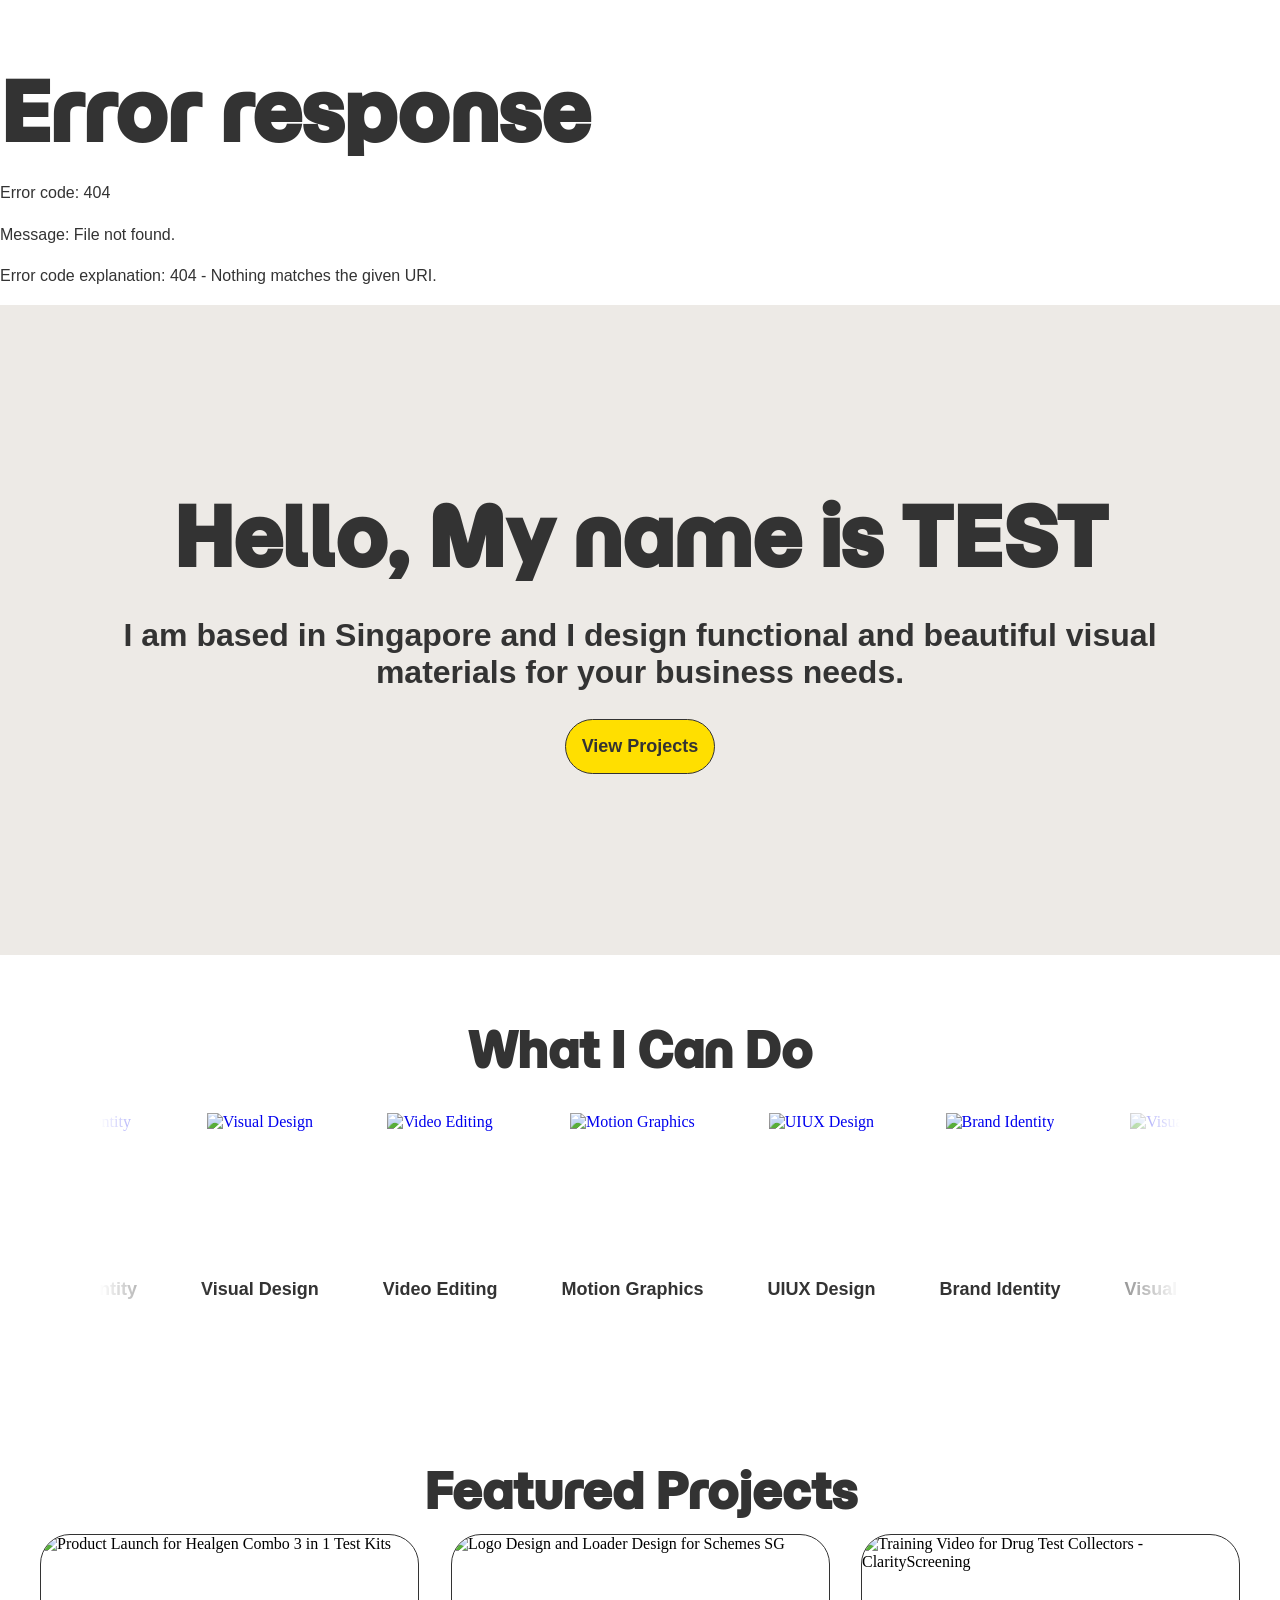
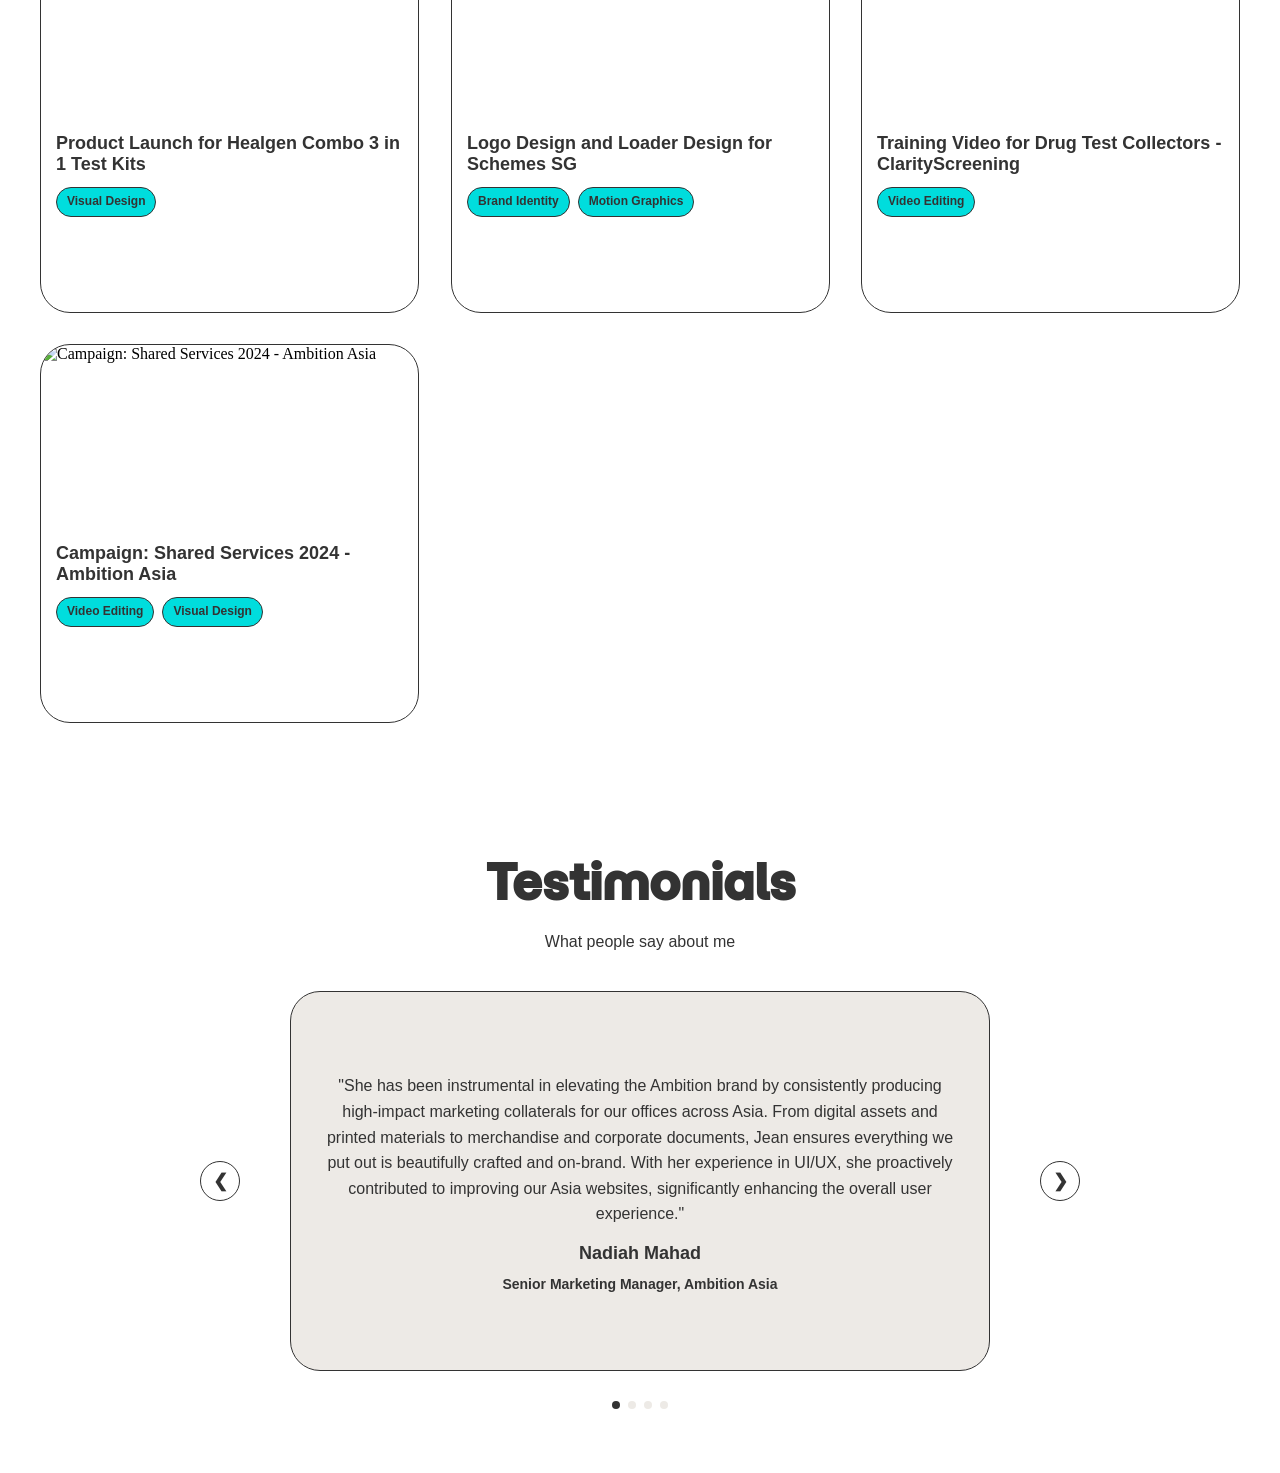
==== index.html @ ce8a50bc "update header text" ====
<!DOCTYPE html>
<html lang="en">
<head>
  <meta charset="UTF-8">
  <meta name="viewport" content="width=device-width, initial-scale=1.0">
  <link rel="icon" href="https://res.cloudinary.com/dkvnulmx9/image/upload/v1777386339/JG_Brand_Assets_Logo_bporus.svg" type="image/svg+xml">
  <title>Portfolio</title>
  <link rel="stylesheet" href="./css/header.css">
  <link rel="stylesheet" href="./css/base.css">
  <link rel="stylesheet" href="./css/tags.css">
  <link rel="preconnect" href="https://fonts.googleapis.com">
  <link rel="preconnect" href="https://fonts.gstatic.com" crossorigin>
  <link href="https://fonts.googleapis.com/css2?family=Momo+Trust+Display&display=swap" rel="stylesheet">
  <link href="https://fonts.googleapis.com/icon?family=Material+Icons" rel="stylesheet">
</head>

<body data-title="Jean Goh's Portfolio">
  <header id="header"></header>
  <!-- Hero Section -->
  <section id="hero">
    <div class="hero-content container center reveal">
      <h1>Hello, My name is TEST</h1>
      <h3>
          I am based in Singapore and I design functional and beautiful visual materials
          for your business needs.
      </h3>
      <a href="./projects.html" class="primary-btn">View Projects</a>
    </div>
  </section>

  <!-- Services Section -->
    <section id="what-i-can-do">
      <div class="container reveal">
        <div class="column center">
          <h2>What I Can Do</h2>
          <div class="carousel-wrapper">
            <div class="carousel" id="carousel">
              <a href="./projects.html?tag=brand-identity" class="icon">
                <img src="https://res.cloudinary.com/dkvnulmx9/image/upload/v1777833937/Icons_Brand_Identity_Design_qbepvi.svg" alt="Brand Identity">
                <h4>Brand Identity</h4>
              </a>
              <a href="./projects.html?tag=visual-design" class="icon">
                <img src="https://res.cloudinary.com/dkvnulmx9/image/upload/v1777386339/Icons_Digital_Design_icsdw9.svg" alt="Visual Design">
                <h4>Visual Design</h4>
              </a>
              <a href="./projects.html?tag=video-editing" class="icon">
                <img src="https://res.cloudinary.com/dkvnulmx9/image/upload/v1777386339/Icons_Video_Editing_jvcws8.svg" alt="Video Editing">
                <h4>Video Editing</h4>
              </a>
              <a href="./projects.html?tag=motion-graphics" class="icon">
                <img src="https://res.cloudinary.com/dkvnulmx9/image/upload/v1777386340/Icons_Motion_Graphics_hxi14z.gif" alt="Motion Graphics">
                <h4>Motion Graphics</h4>
              </a>
              <a href="./projects.html?tag=uiux-design" class="icon">
                <img src="https://res.cloudinary.com/dkvnulmx9/image/upload/v1777833937/Icons_UIUX_Design_maqvjc.svg" alt="UIUX Design">
                <h4>UIUX Design</h4>
              </a>
              <!-- Duplicate for infinite scroll -->
              <a href="./projects.html?tag=brand-identity" class="icon">
                <img src="https://res.cloudinary.com/dkvnulmx9/image/upload/v1777833937/Icons_Brand_Identity_Design_qbepvi.svg" alt="Brand Identity">
                <h4>Brand Identity</h4>
              </a>
              <a href="./projects.html?tag=visual-design" class="icon">
                <img src="https://res.cloudinary.com/dkvnulmx9/image/upload/v1777386339/Icons_Digital_Design_icsdw9.svg" alt="Visual Design">
                <h4>Visual Design</h4>
              </a>
              <a href="./projects.html?tag=video-editing" class="icon">
                <img src="https://res.cloudinary.com/dkvnulmx9/image/upload/v1777386339/Icons_Video_Editing_jvcws8.svg" alt="Video Editing">
                <h4>Video Editing</h4>
              </a>
              <a href="./projects.html?tag=motion-graphics" class="icon">
                <img src="https://res.cloudinary.com/dkvnulmx9/image/upload/v1777386340/Icons_Motion_Graphics_hxi14z.gif" alt="Motion Graphics">
                <h4>Motion Graphics</h4>
              </a>
              <a href="./projects.html?tag=uiux-design" class="icon">
                <img src="https://res.cloudinary.com/dkvnulmx9/image/upload/v1777833937/Icons_UIUX_Design_maqvjc.svg" alt="UIUX Design">
                <h4>UIUX Design</h4>
              </a>
            </div>
          </div>
        </div>
      </div>
    </section>


  <!-- Projects Section -->
  <section id="featured-projects" class="center column container reveal">
    <h2>Featured Projects</h2>
  <div class="left row column-layout" id="projectsGrid"></div>
</section>

  <!-- Testimonials -->
  <section id="testimonials" class="center reveal">
    <h2>Testimonials</h2>
    <p>What people say about me</p>
    <div class="container">
    <div class="testimonial-slider">

  <button class="primary-btn nav prev">&#10094;</button>

  <div class="viewport">
    <div class="track">
      <div class="slide">
        <div class="card">
          <p>"She has been instrumental in elevating the Ambition brand by consistently producing high-impact marketing collaterals for our offices across Asia. From digital assets and printed materials to merchandise and corporate documents, Jean ensures everything we put out is beautifully crafted and on-brand. With her experience in UI/UX, she proactively contributed to improving our Asia websites, significantly enhancing the overall user experience."</p>
          <h4>Nadiah Mahad</h4>
          <h5>Senior Marketing Manager, Ambition Asia</h5>
        </div>
      </div>

      <div class="slide">
        <div class="card">
          <p>“Her expertise in UI/UX significantly enhanced our company websites, improving user experience.   Jean is creative, reliable, and has a solution-oriented mindset. She excelled at collaborating with internal stakeholders and always came to work with a positive attitude. Her ability to manage multiple projects under tight deadlines made her an invaluable asset to the team.

Jean is a proactive, adaptable, and highly capable professional. I am confident that she will be an asset to any organization.”</p>
          <h4>Chris Aukland</h4>
          <h5>Group Managing Director, Ambition Asia</h5>
        </div>
      </div>

      <div class="slide">
        <div class="card">
          <p>“Would definitely recommend to others.”</p>
          <h4>Sam Wong</h4>
          <h5>UX Researcher</h5>
        </div>
      </div>

      <div class="slide">
        <div class="card">
          <p>“Would definitely recommend to others.”</p>
          <h4>Sam Wong</h4>
          <span>UX Researcher</span>
        </div>
      </div>
    </div>
  </div>

  <button class="primary-btn nav next">&#10095;</button>

</div>

<div class="dots"></div>
</div> 
  </section>
  <script src="./javascript/base.js"></script>
  <script src="./javascript/animation.js"></script>
  <script src="./javascript/carousel.js"></script>
  <script src="./javascript/header.js"></script>
  <script src="./javascript/testimonial.js"></script>
  <script src="./javascript/projects.js"></script>
  <script src="./javascript/tags.js"></script>
</body>
</html>
---- css/header.css ----
.site-header {
  position: fixed;
  top: 0;
  z-index: 3000;

  width: 100%;
  height: 60px;

  display: flex;
  justify-content: space-between;
  align-items: center;

  padding: 0 20px;

  background: var(--color-bg);
  backdrop-filter: blur(12px);
  -webkit-backdrop-filter: blur(12px);
}

.logo {
  display: flex;
  align-items: center;
  text-decoration: none;
}

.logo img {
  height: 40px; 
  width: auto;
}

.brand-name {
  margin-left: 10px; 
  font-size: 24px; 
  font-family: Momo Trust Display, sans-serif; 
  font-weight: bold; color: #333; 
  align-items: middle;
}

#mainNav {
  font-family: Inter, sans-serif;
  font-size: 16px;
  color: #333;
  display: flex;
  flex-direction: row;
  gap: 20px;
  align-items: center;
  transition: none;
}

#mainNav > a { 
  align-items: center; 
  text-decoration: none; 
  color: #333; 
}

.nav-links {
  display: flex;
  flex-direction: row;
  margin: 0;
  padding: 0;
  list-style: none;
  align-items: center;
}

.nav-items {
  list-style: none;
  height: 100%;
  display: flex;
}


.nav-item > a {
  color: #333;
  font-weight: 500;
  text-decoration: none;
  transition: color 0.2s ease;
  padding: 15px;
}

.nav-item > a:hover {
  color: #00DDDD;
}

.nav-link {
  display: inline-flex;
  align-items: center;
  gap: 4px; /* space between text and icon */
  text-decoration: none;
}

/* smooth animation */
.nav-link .material-icons {
  transition: transform 0.3s ease;
}

.nav-link:hover .material-icons {
  transform: rotate(180deg);
}


.dropdown-content a {
  font-family: Inter, sans-serif;
  font-size: 14px;
  font-weight: 400;
  text-decoration: none;
}

.hamburger {
  display: none;
  background: none;
  border: none;
  cursor: pointer;
  transition: none;
  animation: none;
  opacity: 1;
  border: none;
  box-shadow: none;
  transform: translateY(0px);
}

.dropdown {
  position: relative;
}

/* Hidden menu */
.dropdown-content {
  display: none;
  position: absolute;
  top: 100%;
  left: 0;
  background: white;
  min-width: 180px;
  box-shadow: 0 8px 16px rgba(0,0,0,0.1);
  border-radius: 8px;
  overflow: hidden;
  z-index: 1000;
  margin: 0;
  padding: 0;
  list-style: none;
  width: 100%;
}

/* Links inside dropdown */
.dropdown-content a {
  display: block;
  padding: 20px;
  color: #333;
}

.dropdown-content a:hover {
  background: #f5f5f5;
}

/* Show menu on hover */
.dropdown:hover .dropdown-content {
  display: block;
}


/* MOBILE DEFAULT (hidden menu) */
@media (max-width: 1024px) {

  /* =========================
     LAYERING FIX (IMPORTANT)
  ========================= */
  .site-header {
    position: sticky;
    top: 0;
    z-index: 3000;
    background: white;
    border-bottom: 1px solid rgba(0,0,0,0.06);
  }

  .hamburger {
    z-index: 4000;
    display: flex;
    align-items: center;
    justify-content: center;
    height: 40px;
  }

  #mainNav {
    z-index: 2000;
  }

  /* =========================
     HAMBURGER ICON
  ========================= */
  input[type="checkbox"] {
    width: 40px;
    height: 40px;
    opacity: 0;
    position: absolute;
  }

  .hamburger-icon {
    width: 40px;
    height: 4px;
    background: #333;
    position: relative;
    border-radius: 999px;
  }

  .hamburger-icon::before,
  .hamburger-icon::after {
    content: '';
    width: 40px;
    height: 4px;
    background: #333;
    position: absolute;
    transition: 0.3s ease;
    border-radius: 999px;
  }

  .hamburger-icon::before { top: -14px; }
  .hamburger-icon::after { top: 14px; }

  /* X animation */
  #toggle:checked ~ .hamburger-icon {
    background: transparent;
  }

  #toggle:checked ~ .hamburger-icon::before {
    transform: translateY(14px) rotate(45deg);
  }

  #toggle:checked ~ .hamburger-icon::after {
    transform: translateY(-14px) rotate(-45deg);
  }

  /* =========================
     FULL PAGE MENU OVERLAY
  ========================= */
  #mainNav {
    position: fixed;
    top: 60px;
    left: 0;
    width: 100%;
    height: calc(100vh - 60px);

    /* 🔥 TINT + BLUR */
    background: rgba(255, 255, 255, 0.92);
    backdrop-filter: blur(16px);
    -webkit-backdrop-filter: blur(16px);

    display: flex;
    flex-direction: column;
    align-items: flex-start;
    padding: 20px;

    opacity: 0;
    visibility: hidden;
    pointer-events: none;

    transition: opacity 0.3s ease, visibility 0.3s ease;
  }

  /* OPEN STATE */
  #mainNav.active {
    opacity: 1;
    visibility: visible;
    pointer-events: auto;
  }

  /* =========================
     NAV STRUCTURE
  ========================= */
  .nav-links {
    flex-direction: column;
    width: 100%;
    margin: 0;
    padding: 0;
  }

  .nav-item {
    width: 100%;
  }

  .nav-item > a {
    display: block;
    width: 100%;
    padding: 16px;
    font-size: 18px;
    color: #333;
    text-decoration: none;
  }

  .nav-item > a:hover {
    color: #333;
  }

  /* =========================
     DROPDOWN
  ========================= */
  #mainNav .dropdown {
    width: 100%;
  }

  #mainNav .dropdown-content {
    position: static;
    display: flex;
    flex-direction: column;
    width: 100%;
    box-shadow: none;
    background: transparent;
  }

  .dropdown-content a:hover {
    background: none;
  }

  .nav-link:hover .material-icons {
    transform: none;
  }

}
---- css/base.css ----
html, body { 
  margin: 0; 
  padding: 0; 
  overflow-x: hidden;
  overflow-y: visible;
}

*, *::before, *::after {
  box-sizing: border-box;
}

body {
  opacity: 0;
  transition: opacity 0.15s ease;
  padding-top: 60px;
}

body.loaded {
  opacity: 1;
}

body.fade-out {
  opacity: 0;
}


/*Global Styles*/
:root {
  --space-1: 4px;
  --space-2: 8px;
  --space-3: 12px;
  --space-4: 16px;
  --space-5: 24px;
  --space-6: 32px;
  --space-7: 48px;
  --space-8: 64px;

  --color-text: #333;
  --color-bg: #ffffff;
  --color-surface: #edeae6;
  --color-primary: #00DDDD;
  --color-accent: #FFDF00;
  --color-border: #333;

  --font-body: Inter, sans-serif;
  --font-display: "Momo Trust Display", sans-serif;

  --text-xs: 0.75rem;
  --text-sm: 0.875rem;
  --text-base: 1rem;
  --text-md: 1.125rem;
  --text-lg: 1.5rem;
  --text-xl: 2rem;
  --text-2xl: 3rem;
  --text-3xl: 5rem;
}

/* Reusable Modules */
.container {
  max-width: 1200px;
  width: 90%;
  margin: 0px auto;
}

.column {
  display: flex;
  flex-direction: column;
}

.row {
  display: flex;
  flex-direction: row;
}

.center {
  align-items: center;
  justify-content: center;
  text-align: center;
}

.align-center{
 align-items: center; 
}

.left {
  align-items: flex-start;
  justify-content: flex-start;
  text-align: left;
}

.column-layout {
  display: flex;
  gap: var(--space-6);
}

img {
  max-width: 100%;
  height: auto;
  object-fit: cover;
}

.shadow {
  box-shadow: 0 0 12px rgba(0, 0, 0, 0.1);
}

/* Animation */

.reveal > * {
  opacity: 0;
  transform: translateY(30px);
  transition: opacity 1.5s ease, transform 1.5s ease;
}

.reveal.show > * {
  opacity: 1;
  transform: translateY(0);
}

/* Typography */
h1, h2, h3, h4, h5{
  margin-bottom: var(--space-3);
  margin-top: 0;
  padding: 0;
}

h1 {
  font-family: var(--font-display);
  font-size: var(--text-3xl);
  font-weight: bold;
  color: var(--color-text);
}

h2 {
  font-family: var(--font-display);
  font-size: var(--text-2xl);
  font-weight: 600;
  color: var(--color-text);
}

h3 {
  font-family: var(--font-body);
  font-size: var(--text-xl);
  color: var(--color-text);
}

h4 {
  font-family: var(--font-body);
  font-size: var(--text-md);
  color: var(--color-text);
}

h5 {
  font-family: var(--font-body);
  font-size: var(--text-sm);
  color: var(--color-text);
}
 

p {
  font-family: var(--font-body);
  font-size: var(--text-base);
  color: var(--color-text);
  line-height: 1.6;
}


/* Specific Styles */

#hero {
  background:var(--color-surface); 
  min-height:650px; 
  display:flex; 
  align-items:center; 
  justify-content:center; 
  text-align:center;
}

.hero-content {
  display: flex;
  flex-direction: column;
  gap: var(--space-4);
  align-items: center;
}

#breadcrumbs {
  padding-block: var(--space-3);
}

#breadcrumbs nav {
  display: flex;
  align-items: center;   /* important */
  gap: var(--space-2);
  font-family: var(--font-body);
  font-size: var(--text-sm);
}

#breadcrumbs nav a{
  font-family: var(--font-body);
  font-size: var(--text-sm);
  font-weight: 600;
  color: var(--color-text);
  text-decoration: none;
}

#breadcrumbs nav a:hover {
  color: var(--color-primary);
}

#breadcrumbs .material-icons {
  font-size: var(--text-sm);
  color: var(--color-text);
  transition: none;
}

section { 
  padding-block: var(--space-8);
}

#projects h2 {
  text-align: left;
}


hr {
  border: none;
  height: 3px;
  background-color: var(--color-border);
  margin: 20px 0;
}

.primary-btn {
  display: inline-block;
  background-color: var(--color-accent);  /* yellow color */
  color: var(--color-text);               /* text color */
  padding: var(--space-4) var(--space-4);         /* space inside */
  border: 1px solid var(--color-text);     /* add border */
  border-radius: 80px;         /* rounded corners */
  cursor: pointer;            /* pointer on hover */
  font-family: var(--font-body);
  font-size: 18px;
  font-weight: 600;
  transition: transform 0.3s ease;  /* smooth hover effect */
  text-decoration: none;
}

.primary-btn:hover {
  background-color: var(--color-primary); /* darker on hover */
  transform: scale(1.1);
  box-shadow: 4px 6px 0px var(--color-border);
}

.carousel-wrapper {
  max-width: 1080px;  
  min-width: 0;        /* visible area */
  width: 100%;
  height: auto;
  overflow: hidden;
  margin: 0 auto;
    -webkit-mask-image: linear-gradient(to right, transparent, black 10%, black 90%, transparent);
  -webkit-mask-repeat: no-repeat;
  -webkit-mask-size: 100% 100%;
  mask-image: linear-gradient(to right, transparent, black 10%, black 90%, transparent);
  mask-repeat: no-repeat;
  mask-size: 100% 100%;
}

.carousel {
  display: flex;
  margin: 20px 0;
  gap: var(--space-8);
  /* We'll animate using JS */
}

.icon {
  flex: 0 0 auto; /* don't shrink, don't grow, width based on content */
  display: flex;
  flex-direction: column;
  align-items: center;
  gap: var(--space-4);
  transition: transform 0.3s ease;
  text-decoration: none;
}

.icon img {
  height: 150px;
  width: auto;
  display: block;
  object-fit: contain;
}

.icon:hover {
  transform: scale(1.1);
  cursor: pointer;
}

#featured-projects{
  width: 100%;
  display: flex;
  justify-content: flex-start;
}

#projectsGrid {
  display: grid;
  grid-template-columns: repeat(3, 1fr);
  gap: var(--space-6);
}

.project-link {
  opacity: 1;
  transform: translateY(0);
  transition: opacity 0.35s ease, transform 0.35s ease;
  will-change: opacity, transform;
  display: block; /* important */
}

.project-link.is-hidden {
  opacity: 0;
  transform: translateY(12px);
  pointer-events: none;
  position: relative; /* keeps grid stable */
}

.project-link.is-ready {
  opacity: 0;
  transform: translateY(12px);
}

.project-link.is-visible {
  opacity: 1;
  transform: translateY(0);
}

.project-card-column .tag-pill:hover {
  transform: none;
  box-shadow: none;
}

.project-card-column {
  aspect-ratio: 4 / 4;
  background-color: var(--color-bg);
  border: var(--color-border) solid 1px;
  overflow: hidden;
  border-radius: 30px;
  cursor: pointer;
  transition: all 0.3s ease;
  width: 100%;
}


.project-card-column:hover {
  transform: scale(1.05);
  box-shadow: 4px 6px 0px var(--color-border);
}

.project-thumbnails {
  display: flex;
  overflow: hidden;
  aspect-ratio: 4 / 2;
  width: 100%;
  height: auto;
}

.project-thumbnails img {
  width: 100%;
}

.project-link {
  flex: 1;                /* equal width columns */
  text-decoration: none;
  color: inherit;
  display: block; /* makes entire area clickable */
}

.project-info {
  padding:10px 15px;
}

.project-main-image .img-wrapper {
  width: 100%;
  height: 100%;
  overflow: hidden;
  border-radius: 20px;
  transition: transform 0.3s ease;
}

.project-main-image img {
  width: 100%;
  height: 100%;
  object-fit: cover;
}

.project-main-image .img-wrapper:hover {
  transform: scale(1.01);
}

.img-wrapper img {
  width: 100%;
  height: 100%;
  object-fit: cover;
  display: block;
}

.img-wrapper-full {
  border-radius: 20px;
  height: 100%;
  overflow: hidden;
}

.img-wrapper-full img {
  width: 100%;
  height: auto;
  object-fit: cover;
  display: block;
}


/* Slideshow */
.testimonial-slider {
  position: relative;
  max-width: 900px;
  width: 100%;
  margin: auto;
}

/* FADE LEFT */
.testimonial-slider::before,
.testimonial-slider::after {
  content: "";
  position: absolute;
  top: 0;
  width: 60px;
  height: 100%;
  z-index: 5;
  pointer-events: none;
}

/* LEFT fade */
.testimonial-slider::before {
  left: 0;
  background: linear-gradient(to right, white 60%, transparent);
}

/* RIGHT fade */
.testimonial-slider::after {
  right: 0;
  background: linear-gradient(to left, white 60%, transparent);
}

.viewport {
  overflow: hidden;
  position: relative;
}

.track {
  display: flex;
  transition: transform 0.5s ease;
  touch-action: pan-y;
}

.slide {
  flex: 0 0 100%;
  display: flex;
  align-items: center;
  justify-content: center;
  

  min-height: 420px;   /* 👈 controls overall height */
  padding: 20px;
  box-sizing: border-box;
}

/* CARD */
.card {
  width: min(700px, 90%);
  height: 100%;              /* 👈 key */
  max-height: 500px;         /* optional safety cap */

  box-sizing: border-box;

  padding: var(--space-6);

  display: flex;
  flex-direction: column;
  justify-content: center;   /* keeps content centered */

  background-color: var(--color-surface);
  border: 1px solid var(--color-border);
  border-radius: 30px;
}

/* NAV */
.testimonial-slider .nav {
  position: absolute;
  top: 50%;
  transform: translateY(-50%);

  width: 40px;
  height: 40px;

  display: flex;              /* 👈 required */
  align-items: center;
  justify-content: center;

  padding: 0;                 /* 👈 remove shift */
  background: var(--color-bg);
  color: var(--color-text);
  border: 1px solid var(--color-border);

  border-radius: 50%;
  cursor: pointer;
  z-index: 10;
}

.prev { left: 10px; }
.next { right: 10px; }

/* DOTS */
.dots {
  display: flex;
  justify-content: center;
  gap: var(--space-2);
  margin-top: 10px;
}

.dot {
  all: unset;
  width: 8px;
  height: 8px;
  border-radius: 50%;
  background: var(--color-surface);
  transition: all 0.2s ease;
  cursor: pointer;
}

.dot:hover {
  background: var(--color-primary);
  scale: 1.1;
}

.dot.active {
  background: var(--color-border);
}

/* ONE BREAKPOINT */
@media (max-width: 1024px) {
  h1 { font-size: 3.5rem; }
  h2 { font-size: 2.5rem; }
  h3 { font-size: 1.5rem; }
  h4 { font-size: 1.2rem; }
  h5 { font-size: 1rem; }
  p  { font-size: 1.05rem; line-height: 1.65; }

  body {
  padding-top: 0px;
}

}



/* ONE BREAKPOINT */
@media (max-width: 768px) {
  h1 { font-size: 2.5rem; }
  h2 { font-size: 2rem; }
  h3 { font-size: 1.25rem; }
  h4 { font-size: 1.05rem; }
  h5 { font-size: 0.95rem; }

  p {
    font-size: 1rem;
    line-height: 1.7;
  }

  section {
    padding: 24px 16px;
  }

  #hero {
    min-height: auto;
    padding: 80px 16px;
  }

  .hero-content {
    max-width: 80%;
    gap: auto;
  }

  h1 {
  font-size: clamp(2.8rem, 8vw, 4rem);
  line-height: 1.05;
  }

  h2 {
    font-size: clamp(1.8rem, 5vw, 2.4rem);
    line-height: 1.2;
  }

  h3 {
    font-size: 1.25rem;
    line-height: 1.4;
  }

  h4 {
    font-size: 1.05rem;
    line-height: 1.4;
  }

  h5 {
    font-size: 0.95rem;
    line-height: 1.4;
  }

  p {
    font-size: 1rem;
    line-height: 1.7;
  }

  .primary-btn {
    padding: 14px 20px;
    font-size: 1rem;
    transition: all 0.3s ease;
  }

  .row {
    flex-direction: column;
  }
  
  .column {
    height: auto;
  }
  

  .carousel {
    gap: var(--space-6);
  }

  .carousel-wrapper {
    max-width: 80%;
  }

  .project-card-column:hover {
    transform: none;
    box-shadow: none;
  }

  .viewport {
    overflow: hidden; /* KEEP THIS */
    touch-action: pan-x;
  }

 .testimonial-slider::before {
  width: 20px;
  background: linear-gradient(to right, rgba(255,255,255,1), rgba(255,255,255,0));
}

.testimonial-slider::after {
  width: 20px;
  background: linear-gradient(to left, rgba(255,255,255,1), rgba(255,255,255,0));
}

.track {
  display: flex;
  transition: transform 0.5s ease;
  width: 100%;
}

  .track.dragging {
    cursor: grabbing;
  }

  .slide {
  flex: 0 0 100%;
  width: 100%;
  min-width: 100%;
  box-sizing: border-box;
}

  .track::-webkit-scrollbar {
    display: none;
  }

  /* hide arrows on mobile */
  .testimonial-slider .nav {
    display: none;
  }

  .card {
  width: 100%;
  max-width: none;
  height: auto;
  max-height: none;
  min-height: 100%;

  padding: 32px;

  display: flex;
  flex-direction: column;
  justify-content: center;

  background: var(--color-surface);
  border: 1px solid var(--color-border);
  border-radius: 30px;
}

}
---- css/tags.css ----
#project-filters {
  margin-bottom: 20px;
  display: flex;
  gap: 10px;
  flex-wrap: wrap;
}

.filter-btn {
  padding: 8px 14px;
  border: 1px solid #ccc;
  background: white;
  cursor: pointer;
  border-radius: 20px;
  transition: 0.2s;
}

.filter-btn:hover{
  background: var(--color-primary);
}

.filter-btn.active {
  background: black;
  color: white;
  border-color: black;
}

.tag-spacer {
  display: flex;
  gap: var(--space-2);
  margin-top: var(--space-2);
  flex-wrap: wrap; 
}

.tag-spacer a {
  text-decoration: none;
  color: inherit;
}

.tag-pill {
  padding: 4px 10px;
  border-radius: 999px;
  background-color: var(--color-primary);
  border: 1px solid var(--color-border);
  font-family: var(--font-body);
  font-size: var(--text-xs);
  font-weight: 600;

  transition: transform 0.3s ease;
  display: inline-block;
}

.tag-pill:hover {
  transform: scale(1.1);
  box-shadow: 4px 6px 0px var(--color-border);
}
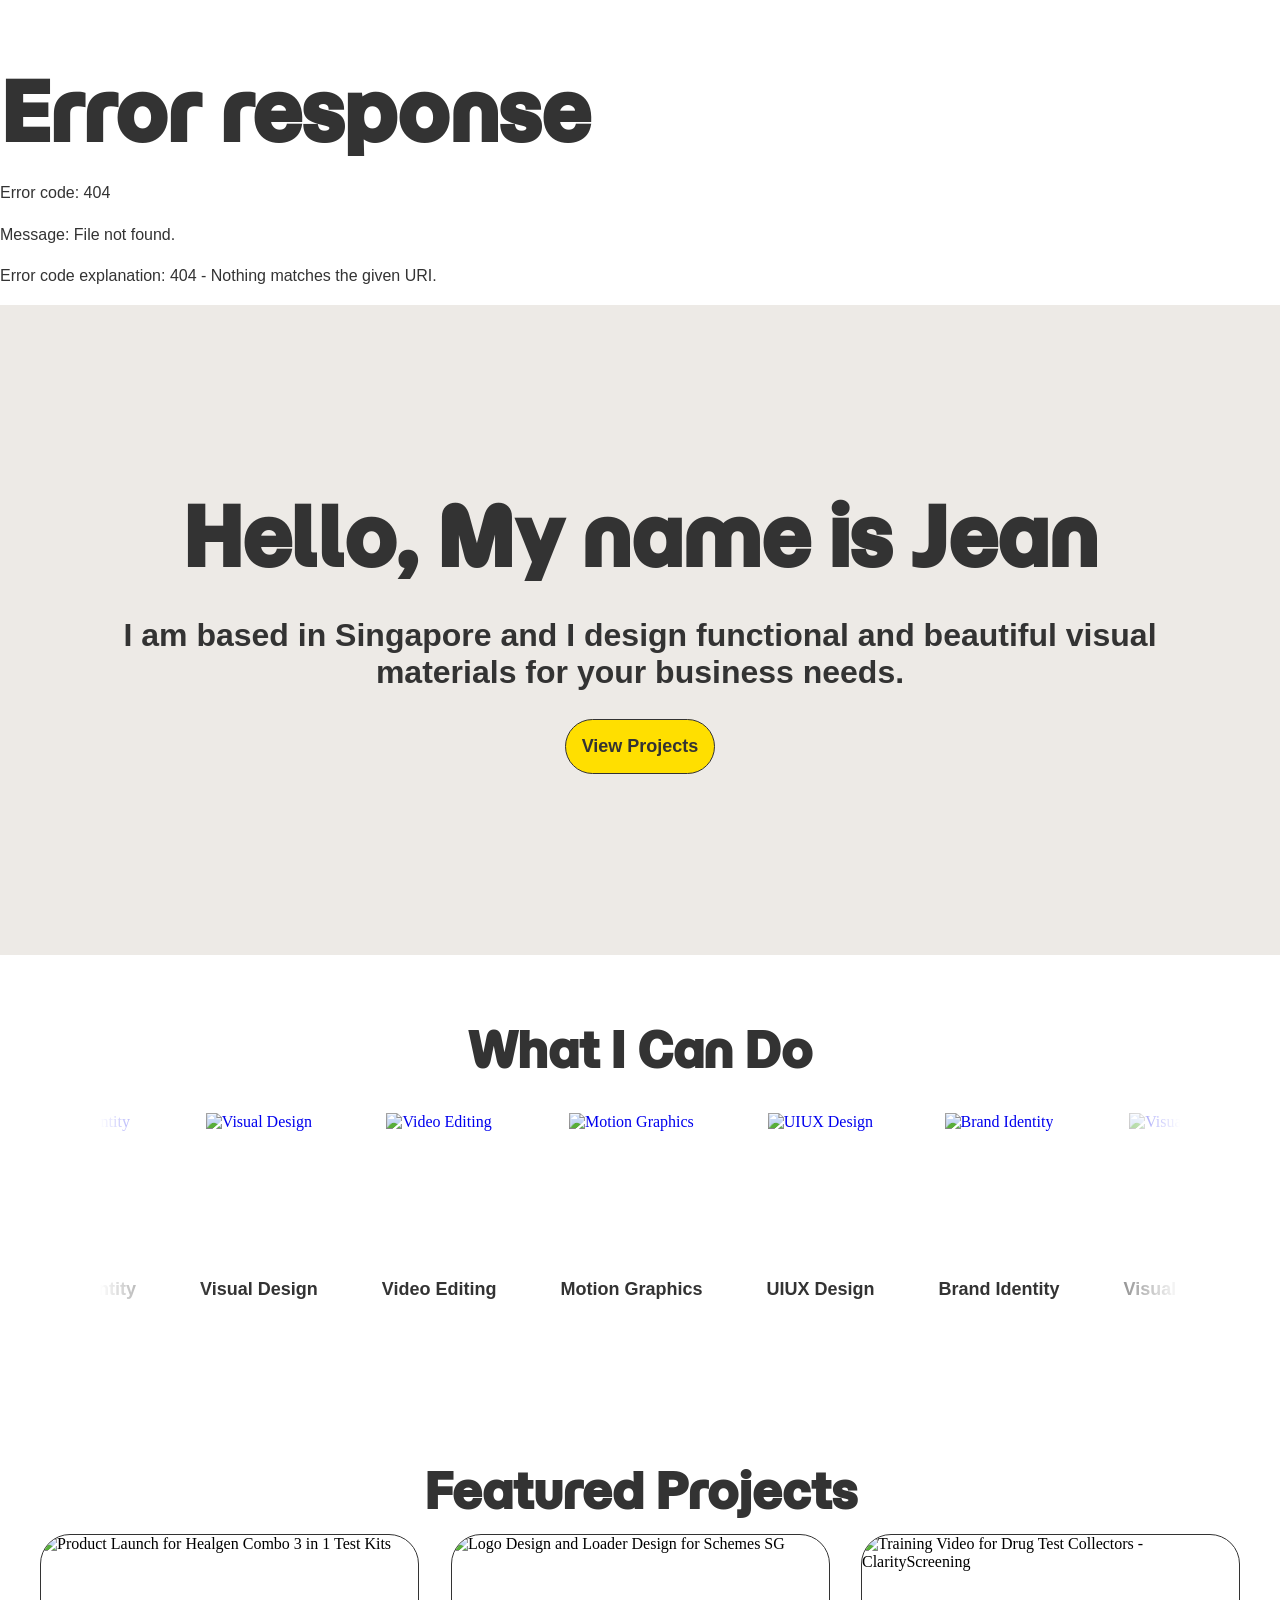
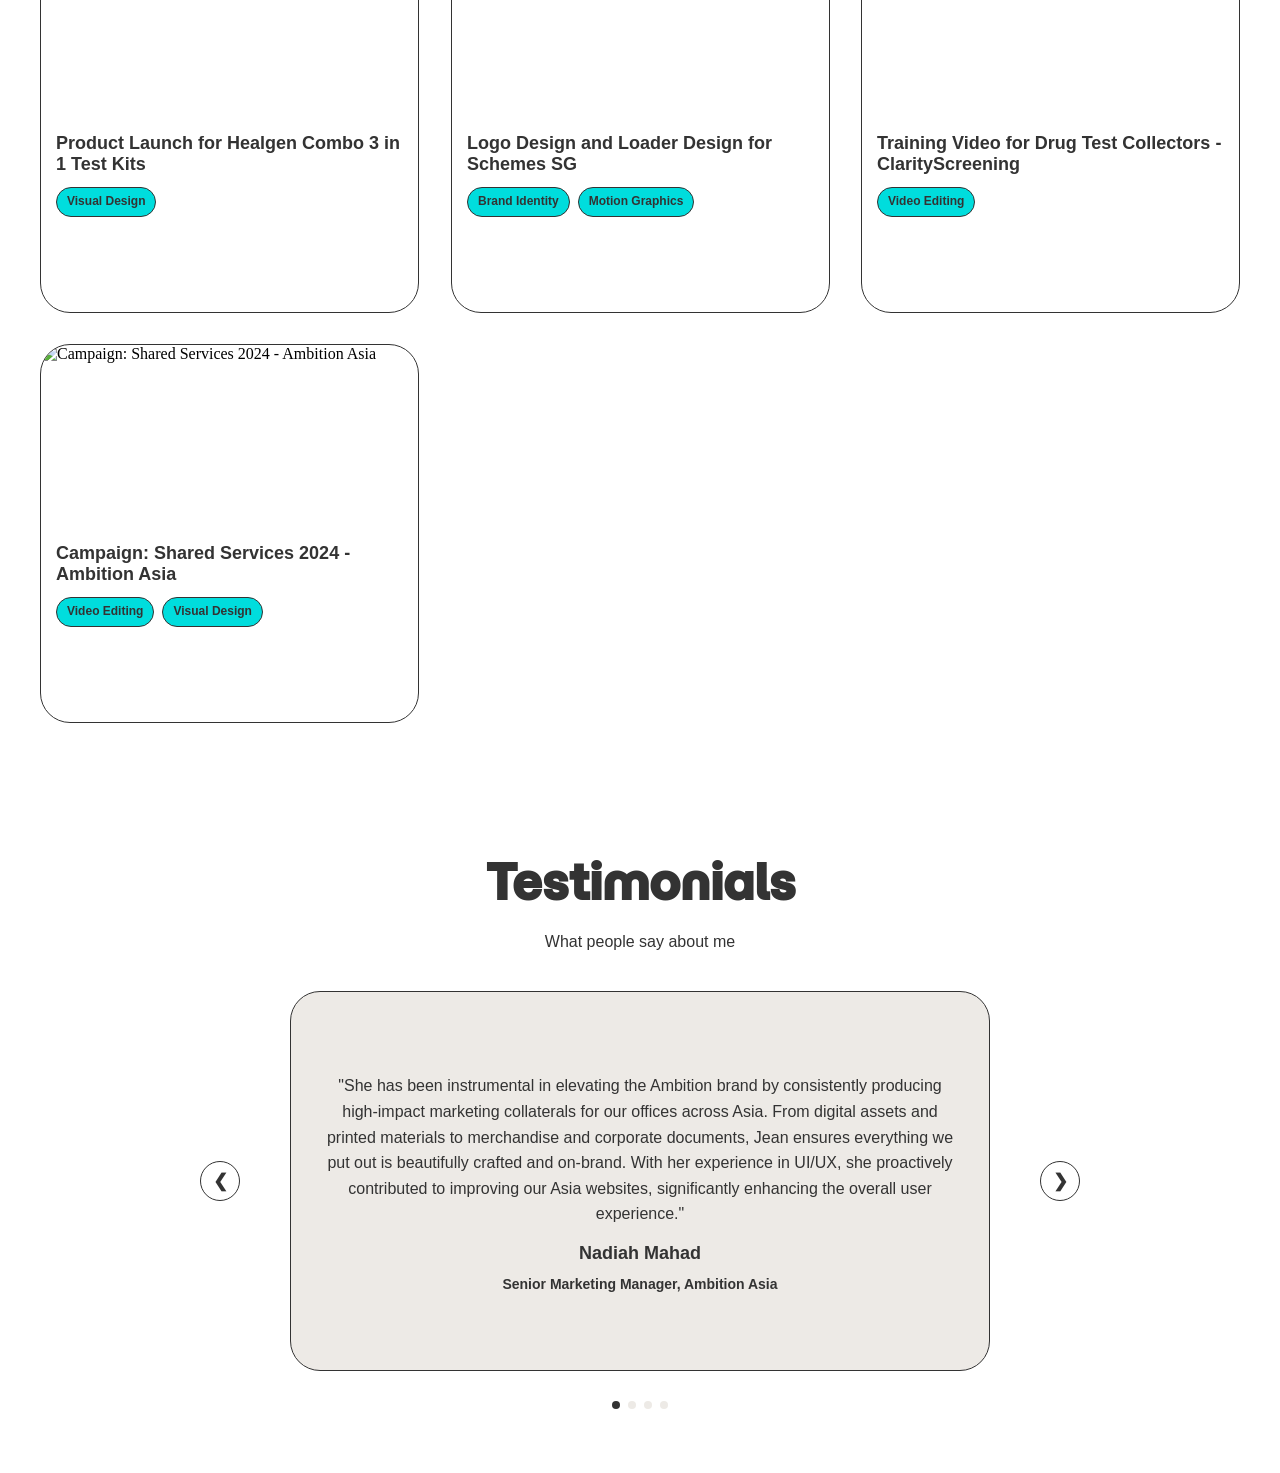
==== commit 5307496b: "Revert title" ====
--- a/index.html
+++ b/index.html
@@ -19,7 +19,7 @@
   <!-- Hero Section -->
   <section id="hero">
     <div class="hero-content container center reveal">
-      <h1>Hello, My name is TEST</h1>
+      <h1>Hello, My name is Jean</h1>
       <h3>
           I am based in Singapore and I design functional and beautiful visual materials
           for your business needs.
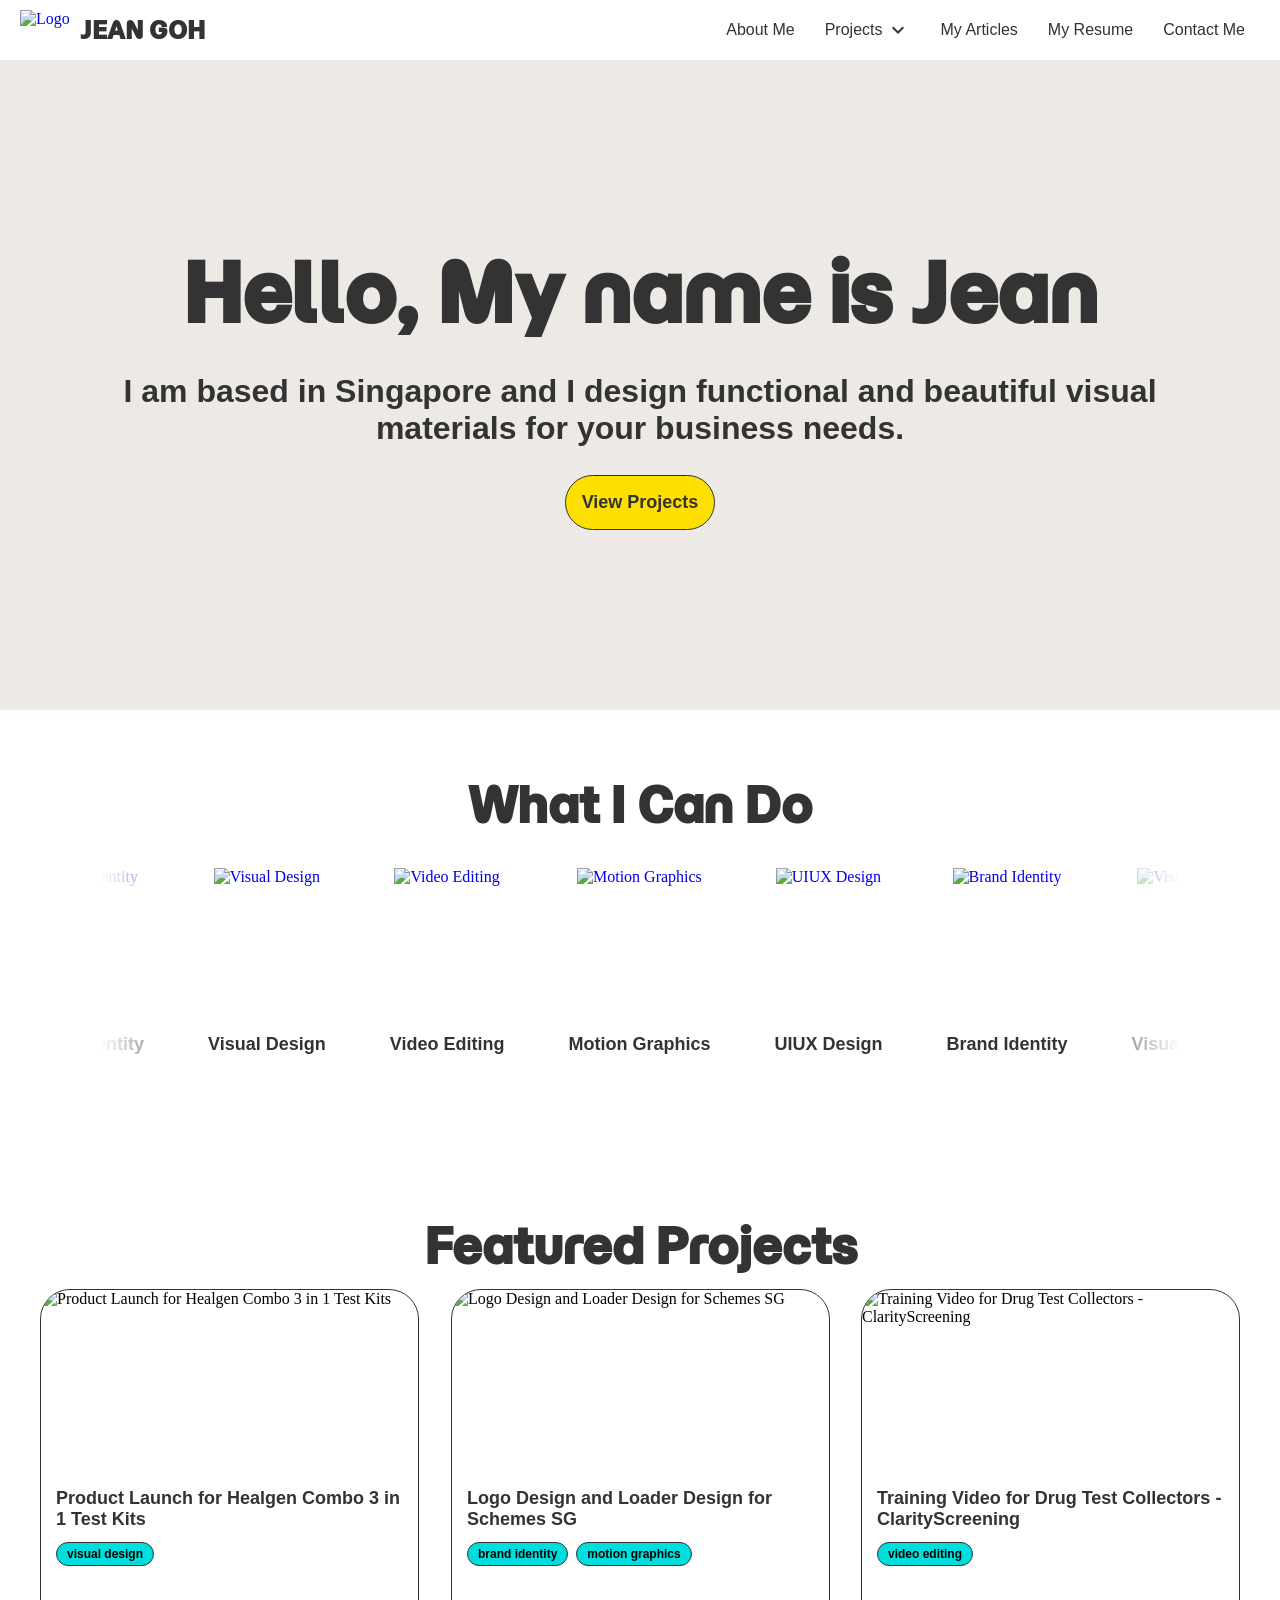
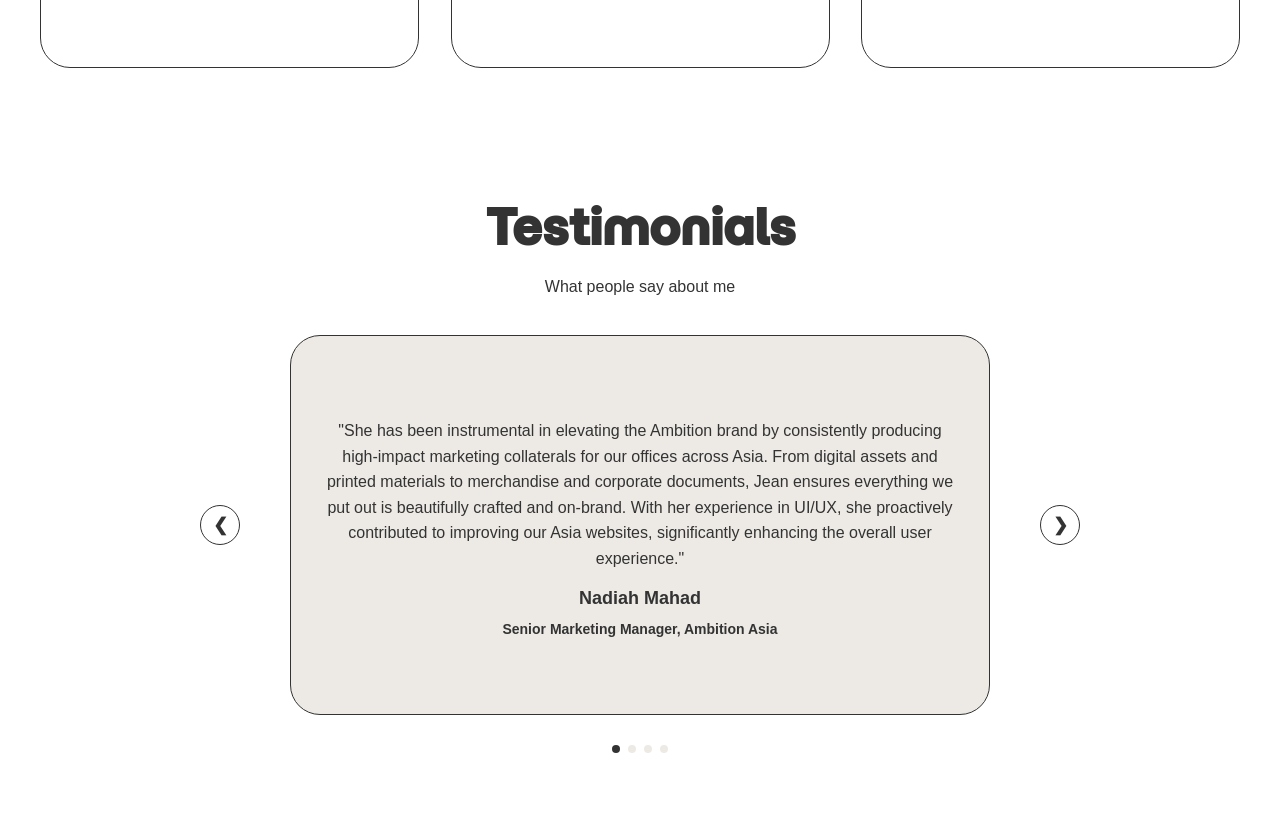
==== commit fe036e20: "Initial commit" ====
--- a/index.html
+++ b/index.html
@@ -10,8 +10,8 @@
   <link rel="stylesheet" href="./css/tags.css">
   <link rel="preconnect" href="https://fonts.googleapis.com">
   <link rel="preconnect" href="https://fonts.gstatic.com" crossorigin>
-  <link href="https://fonts.googleapis.com/css2?family=Momo+Trust+Display&display=swap" rel="stylesheet">
-  <link href="https://fonts.googleapis.com/icon?family=Material+Icons" rel="stylesheet">
+  <link rel="stylesheet" href="https://fonts.googleapis.com/css2?family=Momo+Trust+Display&display=swap">
+  <link rel="stylesheet" href="https://fonts.googleapis.com/icon?family=Material+Icons">
 </head>
 
 <body data-title="Jean Goh's Portfolio">
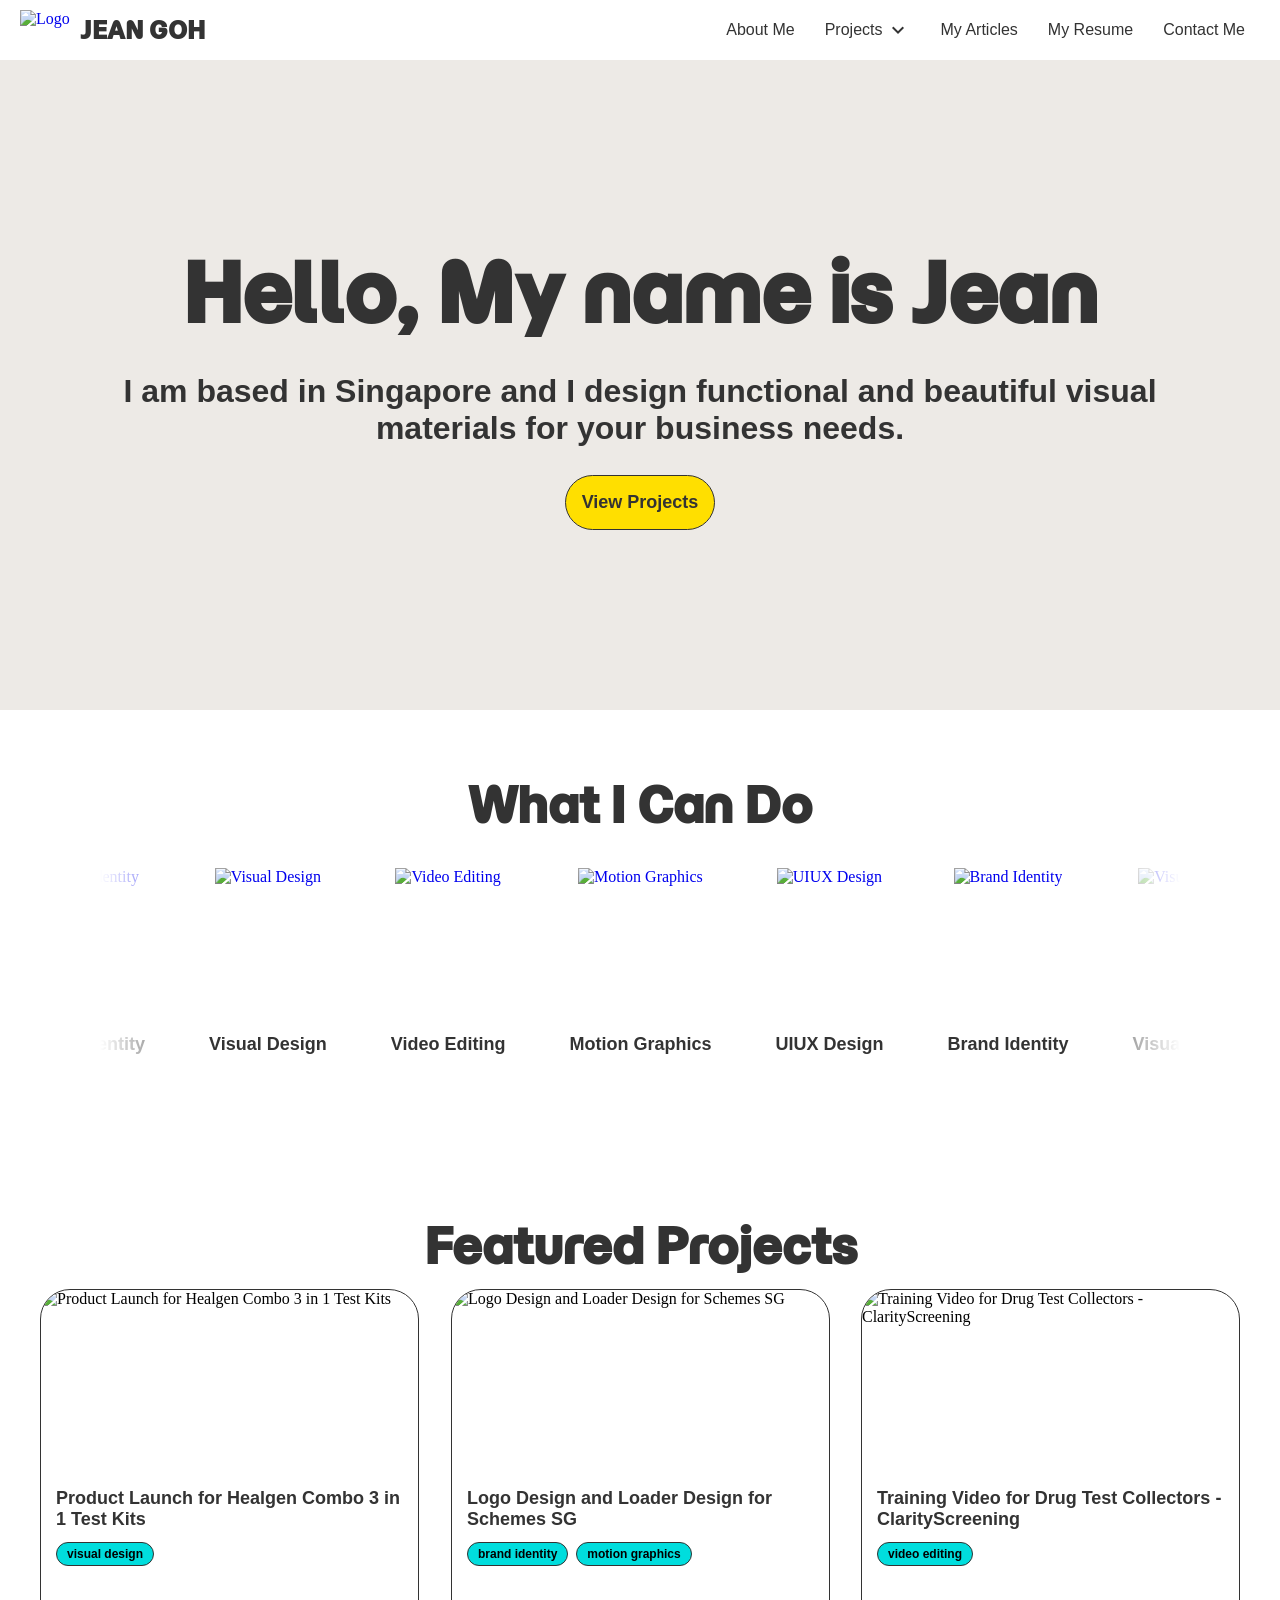
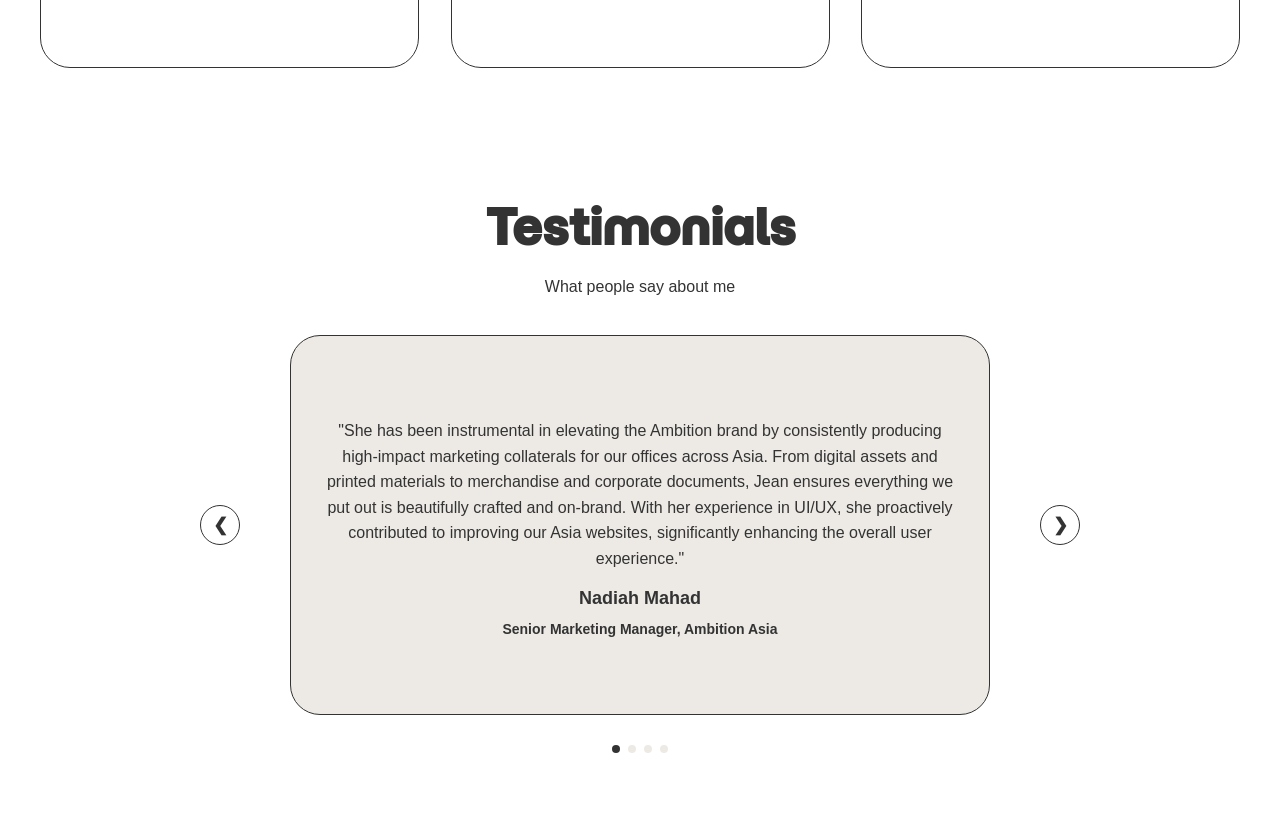
==== commit 9ebb24d8: "update" ====
--- a/index.html
+++ b/index.html
@@ -1,13 +1,14 @@
 <!DOCTYPE html>
 <html lang="en">
 <head>
+  <base href="/">
   <meta charset="UTF-8">
   <meta name="viewport" content="width=device-width, initial-scale=1.0">
   <link rel="icon" href="https://res.cloudinary.com/dkvnulmx9/image/upload/v1777386339/JG_Brand_Assets_Logo_bporus.svg" type="image/svg+xml">
   <title>Portfolio</title>
-  <link rel="stylesheet" href="./css/header.css">
-  <link rel="stylesheet" href="./css/base.css">
-  <link rel="stylesheet" href="./css/tags.css">
+  <link rel="stylesheet" href="/css/header.css">
+  <link rel="stylesheet" href="/css/base.css">
+  <link rel="stylesheet" href="/css/tags.css">
   <link rel="preconnect" href="https://fonts.googleapis.com">
   <link rel="preconnect" href="https://fonts.gstatic.com" crossorigin>
   <link rel="stylesheet" href="https://fonts.googleapis.com/css2?family=Momo+Trust+Display&display=swap">
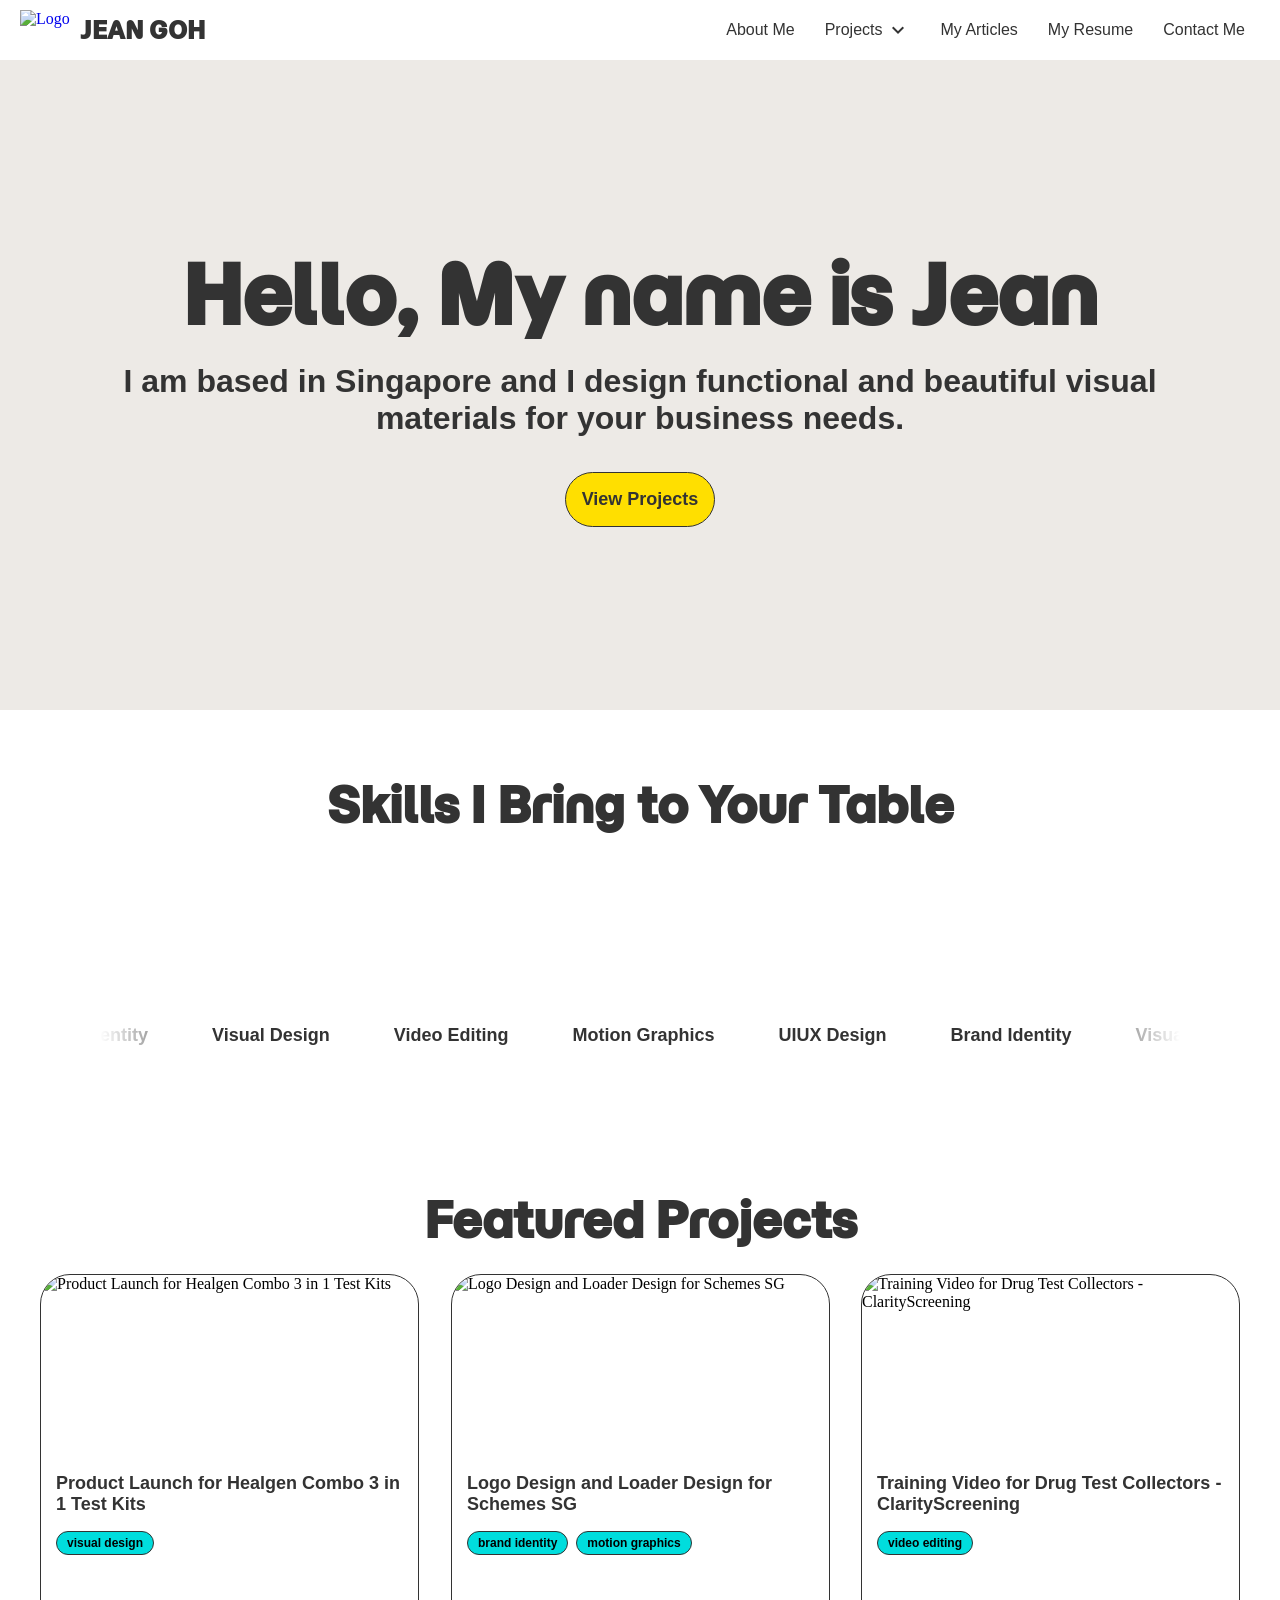
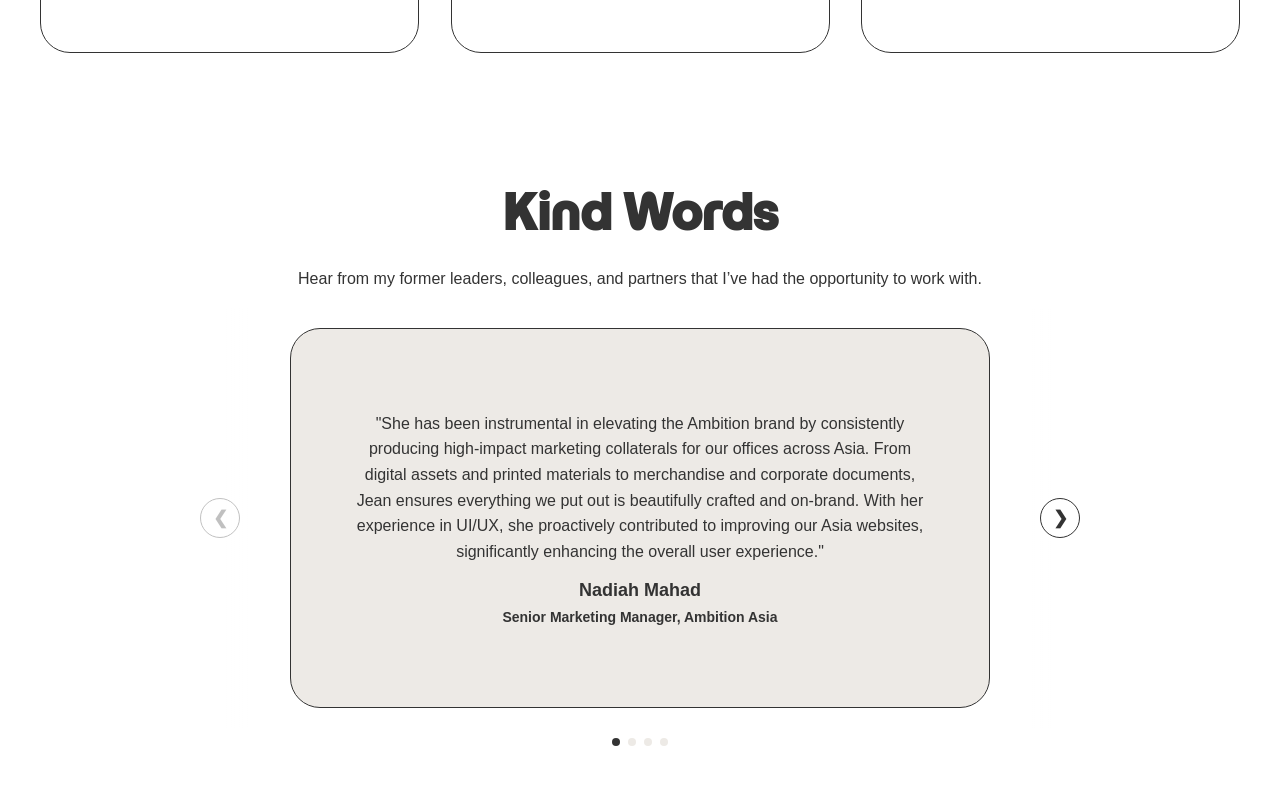
==== commit 961308e9: "Update 20260516" ====
--- a/index.html
+++ b/index.html
@@ -25,7 +25,9 @@
           I am based in Singapore and I design functional and beautiful visual materials
           for your business needs.
       </h3>
-      <a href="./projects.html" class="primary-btn">View Projects</a>
+      <div class="btn-wrap">
+      <a class="primary-btn">View Projects</a>
+      </div>
     </div>
   </section>
 
@@ -33,52 +35,35 @@
     <section id="what-i-can-do">
       <div class="container reveal">
         <div class="column center">
-          <h2>What I Can Do</h2>
+          <h2>Skills I Bring to Your Table</h2>
           <div class="carousel-wrapper">
-            <div class="carousel" id="carousel">
-              <a href="./projects.html?tag=brand-identity" class="icon">
-                <img src="https://res.cloudinary.com/dkvnulmx9/image/upload/v1777833937/Icons_Brand_Identity_Design_qbepvi.svg" alt="Brand Identity">
-                <h4>Brand Identity</h4>
-              </a>
-              <a href="./projects.html?tag=visual-design" class="icon">
-                <img src="https://res.cloudinary.com/dkvnulmx9/image/upload/v1777386339/Icons_Digital_Design_icsdw9.svg" alt="Visual Design">
-                <h4>Visual Design</h4>
-              </a>
-              <a href="./projects.html?tag=video-editing" class="icon">
-                <img src="https://res.cloudinary.com/dkvnulmx9/image/upload/v1777386339/Icons_Video_Editing_jvcws8.svg" alt="Video Editing">
-                <h4>Video Editing</h4>
-              </a>
-              <a href="./projects.html?tag=motion-graphics" class="icon">
-                <img src="https://res.cloudinary.com/dkvnulmx9/image/upload/v1777386340/Icons_Motion_Graphics_hxi14z.gif" alt="Motion Graphics">
-                <h4>Motion Graphics</h4>
-              </a>
-              <a href="./projects.html?tag=uiux-design" class="icon">
-                <img src="https://res.cloudinary.com/dkvnulmx9/image/upload/v1777833937/Icons_UIUX_Design_maqvjc.svg" alt="UIUX Design">
-                <h4>UIUX Design</h4>
-              </a>
-              <!-- Duplicate for infinite scroll -->
-              <a href="./projects.html?tag=brand-identity" class="icon">
-                <img src="https://res.cloudinary.com/dkvnulmx9/image/upload/v1777833937/Icons_Brand_Identity_Design_qbepvi.svg" alt="Brand Identity">
-                <h4>Brand Identity</h4>
-              </a>
-              <a href="./projects.html?tag=visual-design" class="icon">
-                <img src="https://res.cloudinary.com/dkvnulmx9/image/upload/v1777386339/Icons_Digital_Design_icsdw9.svg" alt="Visual Design">
-                <h4>Visual Design</h4>
-              </a>
-              <a href="./projects.html?tag=video-editing" class="icon">
-                <img src="https://res.cloudinary.com/dkvnulmx9/image/upload/v1777386339/Icons_Video_Editing_jvcws8.svg" alt="Video Editing">
-                <h4>Video Editing</h4>
-              </a>
-              <a href="./projects.html?tag=motion-graphics" class="icon">
-                <img src="https://res.cloudinary.com/dkvnulmx9/image/upload/v1777386340/Icons_Motion_Graphics_hxi14z.gif" alt="Motion Graphics">
-                <h4>Motion Graphics</h4>
-              </a>
-              <a href="./projects.html?tag=uiux-design" class="icon">
-                <img src="https://res.cloudinary.com/dkvnulmx9/image/upload/v1777833937/Icons_UIUX_Design_maqvjc.svg" alt="UIUX Design">
-                <h4>UIUX Design</h4>
-              </a>
-            </div>
-          </div>
+  <div class="carousel" id="carousel">
+    <a class="icon" href="./projects.html?tag=brand-identity">
+      <img src="https://res.cloudinary.com/dkvnulmx9/image/upload/v1777833937/Icons_Brand_Identity_Design_qbepvi.svg" alt="">
+      <h4>Brand Identity</h4>
+    </a>
+
+    <a class="icon" href="./projects.html?tag=visual-design">
+      <img src="https://res.cloudinary.com/dkvnulmx9/image/upload/v1777386339/Icons_Digital_Design_icsdw9.svg" alt="">
+      <h4>Visual Design</h4>
+    </a>
+
+    <a class="icon" href="./projects.html?tag=video-editing">
+      <img src="https://res.cloudinary.com/dkvnulmx9/image/upload/v1777386339/Icons_Video_Editing_jvcws8.svg" alt="">
+      <h4>Video Editing</h4>
+    </a>
+
+    <a class="icon" href="./projects.html?tag=motion-graphics">
+      <img src="https://res.cloudinary.com/dkvnulmx9/image/upload/v1777386340/Icons_Motion_Graphics_hxi14z.gif" alt="">
+      <h4>Motion Graphics</h4>
+    </a>
+
+    <a class="icon" href="./projects.html?tag=uiux-design">
+      <img src="https://res.cloudinary.com/dkvnulmx9/image/upload/v1777833937/Icons_UIUX_Design_maqvjc.svg" alt="">
+      <h4>UIUX Design</h4>
+    </a>
+  </div>
+</div>
         </div>
       </div>
     </section>
@@ -92,8 +77,8 @@
 
   <!-- Testimonials -->
   <section id="testimonials" class="center reveal">
-    <h2>Testimonials</h2>
-    <p>What people say about me</p>
+    <h2>Kind Words</h2>
+    <p>Hear from my former leaders, colleagues, and partners that I’ve had the opportunity to work with.</p>
     <div class="container">
     <div class="testimonial-slider">
 
@@ -102,7 +87,7 @@
   <div class="viewport">
     <div class="track">
       <div class="slide">
-        <div class="card">
+        <div class="testimonial-card">
           <p>"She has been instrumental in elevating the Ambition brand by consistently producing high-impact marketing collaterals for our offices across Asia. From digital assets and printed materials to merchandise and corporate documents, Jean ensures everything we put out is beautifully crafted and on-brand. With her experience in UI/UX, she proactively contributed to improving our Asia websites, significantly enhancing the overall user experience."</p>
           <h4>Nadiah Mahad</h4>
           <h5>Senior Marketing Manager, Ambition Asia</h5>
@@ -110,28 +95,26 @@
       </div>
 
       <div class="slide">
-        <div class="card">
-          <p>“Her expertise in UI/UX significantly enhanced our company websites, improving user experience.   Jean is creative, reliable, and has a solution-oriented mindset. She excelled at collaborating with internal stakeholders and always came to work with a positive attitude. Her ability to manage multiple projects under tight deadlines made her an invaluable asset to the team.
-
-Jean is a proactive, adaptable, and highly capable professional. I am confident that she will be an asset to any organization.”</p>
+        <div class="testimonial-card">
+          <p>“Her expertise in UI/UX significantly enhanced our company websites, improving user experience.   Jean is creative, reliable, and has a solution-oriented mindset. She excelled at collaborating with internal stakeholders and always came to work with a positive attitude. Her ability to manage multiple projects under tight deadlines made her an invaluable asset to the team. Jean is a proactive, adaptable, and highly capable professional. I am confident that she will be an asset to any organization.”</p>
           <h4>Chris Aukland</h4>
           <h5>Group Managing Director, Ambition Asia</h5>
         </div>
       </div>
 
       <div class="slide">
-        <div class="card">
-          <p>“Would definitely recommend to others.”</p>
-          <h4>Sam Wong</h4>
-          <h5>UX Researcher</h5>
+        <div class="testimonial-card">
+          <p>“On a personal note, she has been an incredible mentor to me, always willing to share her insights and help me refine my work. Her support and guidance have been invaluable in my growth as a creative professional. Any team would benefit from her creativity, dedication, and ability to deliver exceptional work under any circumstance!”</p>
+          <h4>Rheaishwarya Manoharan </h4>
+          <h5>Junior Video Editor, Ambition Group</h5>
         </div>
       </div>
 
       <div class="slide">
-        <div class="card">
+        <div class="testimonial-card">
           <p>“Would definitely recommend to others.”</p>
           <h4>Sam Wong</h4>
-          <span>UX Researcher</span>
+          <h5>Junior Video Editor, Ambition Group</h5>
         </div>
       </div>
     </div>
--- a/css/base.css
+++ b/css/base.css
@@ -107,8 +107,9 @@
 
 .reveal > * {
   opacity: 0;
-  transform: translateY(30px);
-  transition: opacity 1.5s ease, transform 1.5s ease;
+  transform: translateY(60px);
+  transition: opacity 1.4s cubic-bezier(0.16, 1, 0.3, 1),
+              transform 1.4s cubic-bezier(0.16, 1, 0.3, 1);
 }
 
 .reveal.show > * {
@@ -116,12 +117,24 @@
   transform: translateY(0);
 }
 
+.reveal.show > *:nth-child(1) { transition-delay: 0s; }
+.reveal.show > *:nth-child(2) { transition-delay: 0.12s; }
+.reveal.show > *:nth-child(3) { transition-delay: 0.24s; }
+.reveal.show > *:nth-child(4) { transition-delay: 0.36s; }
+.reveal.show > *:nth-child(5) { transition-delay: 0.48s; }
+
 /* Typography */
 h1, h2, h3, h4, h5{
-  margin-bottom: var(--space-3);
   margin-top: 0;
   padding: 0;
 }
+
+h1 { margin-bottom: clamp(1.5rem, 2vw, 2rem); }
+h2 { margin-bottom: clamp(1.25rem, 1.8vw, 1.75rem); }
+h3 { margin-bottom: clamp(1rem, 1.5vw, 1.5rem); }
+h4 { margin-bottom: clamp(0.75rem, 1.2vw, 1.25rem); }
+h5 { margin-bottom: clamp(0.5rem, 1vw, 1rem); }
+h6 { margin-bottom: clamp(0.4rem, 0.75vw, 0.75rem); }
 
 h1 {
   font-family: var(--font-display);
@@ -165,6 +178,9 @@
 
 
 /* Specific Styles */
+#hero h1 {
+  margin-bottom: 0;
+}
 
 #hero {
   background:var(--color-surface); 
@@ -239,7 +255,7 @@
   font-family: var(--font-body);
   font-size: 18px;
   font-weight: 600;
-  transition: transform 0.3s ease;  /* smooth hover effect */
+  transition: transform 0.3s ease, box-shadow 0.3s ease;  /* smooth hover effect */
   text-decoration: none;
 }
 
@@ -249,42 +265,71 @@
   box-shadow: 4px 6px 0px var(--color-border);
 }
 
+.primary-btn.nav:disabled {
+  opacity: 0.3;
+  cursor: not-allowed;
+  pointer-events: none;
+  filter: grayscale(1);
+  box-shadow: none !important;
+}
+
+.btn-wrap {
+  transition: opacity 1.5s ease, transform 1.5s ease;
+  transform: translateY(30px);
+  opacity: 0;
+}
+
+.reveal.show .btn-wrap {
+  transform: translateY(0);
+  opacity: 1;
+}
+
 .carousel-wrapper {
-  max-width: 1080px;  
-  min-width: 0;        /* visible area */
-  width: 100%;
-  height: auto;
+  width: 100%;
+  max-width: 1080px;
+  margin: 0 auto;
   overflow: hidden;
-  margin: 0 auto;
-    -webkit-mask-image: linear-gradient(to right, transparent, black 10%, black 90%, transparent);
-  -webkit-mask-repeat: no-repeat;
-  -webkit-mask-size: 100% 100%;
-  mask-image: linear-gradient(to right, transparent, black 10%, black 90%, transparent);
-  mask-repeat: no-repeat;
-  mask-size: 100% 100%;
+  position: relative;
+
+  -webkit-mask-image: linear-gradient(
+    to right,
+    transparent,
+    black 10%,
+    black 90%,
+    transparent
+  );
+  mask-image: linear-gradient(
+    to right,
+    transparent,
+    black 10%,
+    black 90%,
+    transparent
+  );
 }
 
 .carousel {
   display: flex;
-  margin: 20px 0;
+  flex-wrap: nowrap;
+  width: max-content;
   gap: var(--space-8);
-  /* We'll animate using JS */
+
+  will-change: transform;
+  transform: translateX(0);
 }
 
 .icon {
-  flex: 0 0 auto; /* don't shrink, don't grow, width based on content */
+  flex: 0 0 auto;
   display: flex;
   flex-direction: column;
   align-items: center;
   gap: var(--space-4);
-  transition: transform 0.3s ease;
   text-decoration: none;
+  transition: transform 0.2s ease;
 }
 
 .icon img {
   height: 150px;
   width: auto;
-  display: block;
   object-fit: contain;
 }
 
@@ -414,7 +459,21 @@
 }
 
 
-/* Slideshow */
+/* Testimonial Slideshow */
+.viewport p,
+.viewport h4,
+.viewport h5 {
+  margin: 0;
+}
+
+.viewport p {
+  margin-bottom: var(--space-4); /* quote → author block */
+}
+
+.viewport h4 {
+  margin-bottom: var(--space-2); /* quote → author block */
+}
+
 .testimonial-slider {
   position: relative;
   max-width: 900px;
@@ -449,12 +508,17 @@
 .viewport {
   overflow: hidden;
   position: relative;
+  width: 100%;
 }
 
 .track {
   display: flex;
-  transition: transform 0.5s ease;
-  touch-action: pan-y;
+  flex-wrap: nowrap;
+  width: 100%;
+  will-change: transform;
+  user-select: none;
+  -webkit-user-select: none;
+  -webkit-touch-callout: none;
 }
 
 .slide {
@@ -470,14 +534,14 @@
 }
 
 /* CARD */
-.card {
+.testimonial-card {
   width: min(700px, 90%);
   height: 100%;              /* 👈 key */
   max-height: 500px;         /* optional safety cap */
 
   box-sizing: border-box;
 
-  padding: var(--space-6);
+  padding: var(--space-8);
 
   display: flex;
   flex-direction: column;
@@ -528,7 +592,6 @@
   height: 8px;
   border-radius: 50%;
   background: var(--color-surface);
-  transition: all 0.2s ease;
   cursor: pointer;
 }
 
@@ -554,6 +617,10 @@
   padding-top: 0px;
 }
 
+#projectsGrid {
+    grid-template-columns: 1fr;
+  }
+
 }
 
 
@@ -644,9 +711,9 @@
   }
 
   .viewport {
-    overflow: hidden; /* KEEP THIS */
-    touch-action: pan-x;
-  }
+  overflow: hidden;
+  touch-action: pan-y;
+}
 
  .testimonial-slider::before {
   width: 20px;
@@ -660,13 +727,9 @@
 
 .track {
   display: flex;
-  transition: transform 0.5s ease;
-  width: 100%;
-}
-
-  .track.dragging {
-    cursor: grabbing;
-  }
+  will-change: transform;
+  transform: translateX(0);
+}
 
   .slide {
   flex: 0 0 100%;
@@ -684,7 +747,7 @@
     display: none;
   }
 
-  .card {
+  .testimonial-card {
   width: 100%;
   max-width: none;
   height: auto;
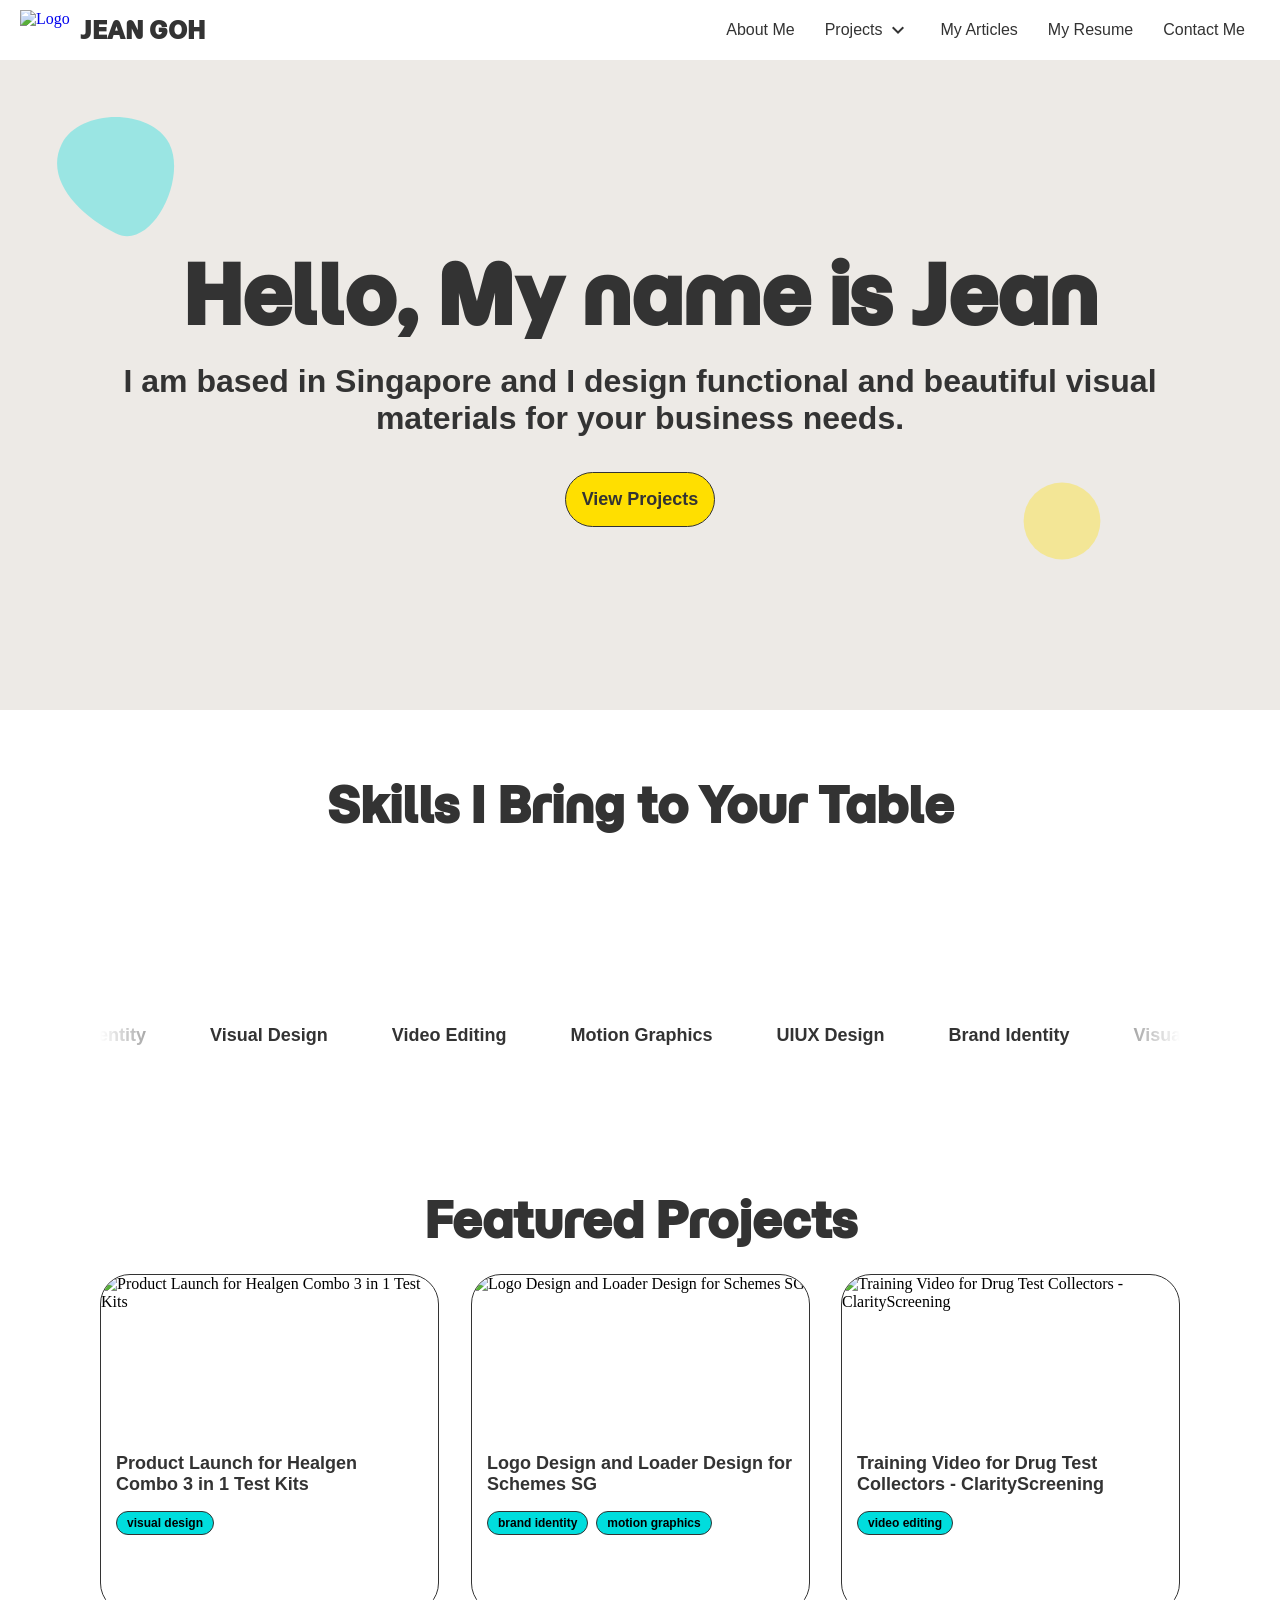
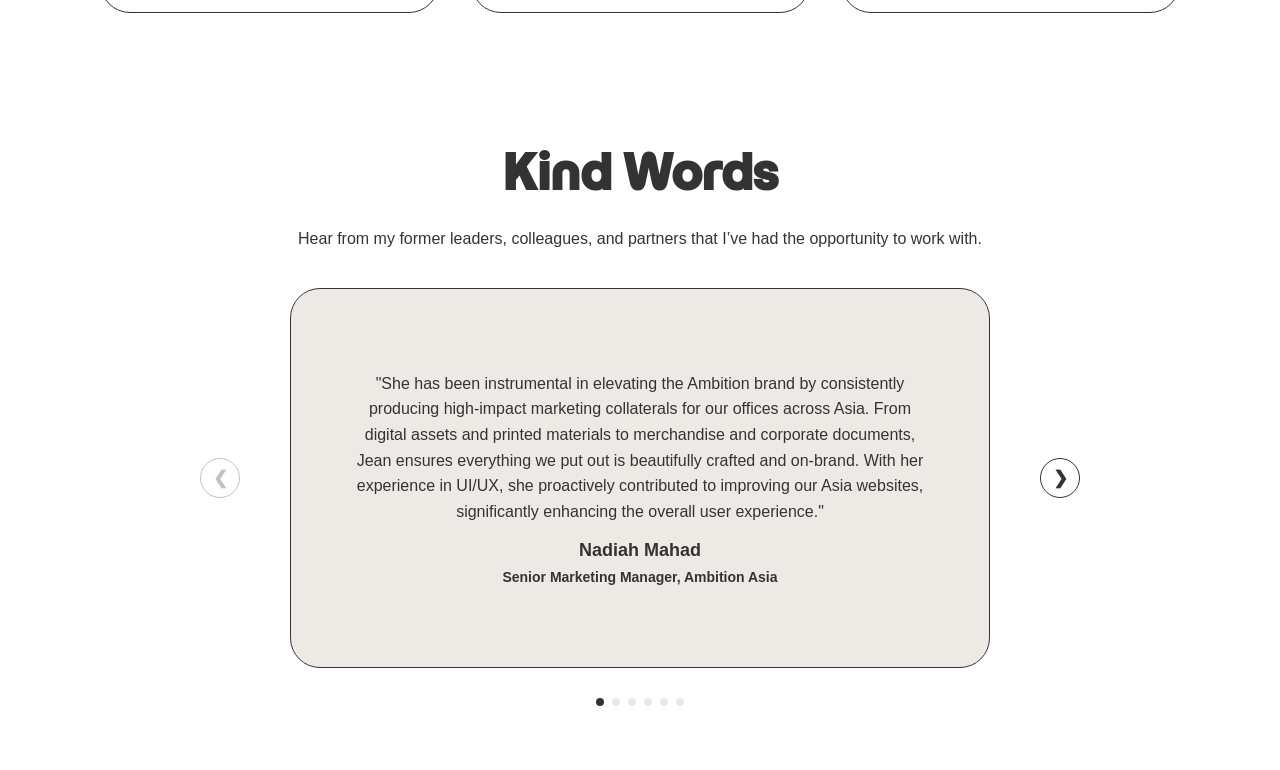
==== commit 0c3e3b51: "Update 20260518" ====
--- a/index.html
+++ b/index.html
@@ -30,6 +30,17 @@
       </div>
     </div>
   </section>
+
+  <div class="hero-overlay">
+    <svg class="blob blob-1" viewBox="0 0 200 200">
+      <path fill="#00DDDD" d="M40,60 C60,20 140,20 160,60 C180,100 140,180 100,160 C60,140 20,100 40,60 Z"/>
+    </svg>
+
+    <svg class="blob blob-2" viewBox="0 0 200 200">
+      <circle cx="100" cy="100" r="60" fill="#FFDF00"/>
+    </svg>
+  </div>
+</section>
 
   <!-- Services Section -->
     <section id="what-i-can-do">
@@ -112,22 +123,35 @@
 
       <div class="slide">
         <div class="testimonial-card">
-          <p>“Would definitely recommend to others.”</p>
-          <h4>Sam Wong</h4>
-          <h5>Junior Video Editor, Ambition Group</h5>
+          <p>"I've had the absolute pleasure of working with Jean, and I can confidently say she is one of the most talented and dedicated creative designers I've come across. Her keen eye for design, creativity, and attention to detail bring every project to life—whether it’s a simple social media post or a full-scale marketing campaign."</p>
+          <h4>Kimberly Lam</h4>
+          <h5>Senior Marketing Executive, Ambition Group</h5>
+        </div>
+      </div>
+      <div class="slide">
+        <div class="testimonial-card">
+          <p>"I had the pleasure of working with Jean in ShopBack GO. She’s very hardworking and focused when working on a design. Jean has a great passion for design and always tries her best to deliver the work before the deadline. She also contributed ideas to the team and helped the team to churn out many assets from small to large campaigns. Jean is also an initiative person and a great team player. I would recommend her to any company!"</p>
+          <h4>Yicong Faith Chen</h4>
+          <h5>Creative Lead, Ex-Shopback & FoodPanda</h5>
+        </div>
+      </div>
+      <div class="slide">
+        <div class="testimonial-card">
+          <p>"Jean is hungry to learn, articulate, and a pleasure to work with. She was a fellow graphic designer when I joined the company, and she was somebody i trusted and looked toward for guidance and advice. She brings integrity and intelligence to her work and I believe her overall presence has a positive impact on the company and my individual experience working there! She would be an invaluable resource for any company out there!</p>
+          <h4>Amelia Tan</h4>
+          <h5>Marketing & Creative</h5>
         </div>
       </div>
     </div>
   </div>
-
   <button class="primary-btn nav next">&#10095;</button>
-
 </div>
 
 <div class="dots"></div>
 </div> 
   </section>
   <script src="./javascript/base.js"></script>
+  <script src="./reload.js"></script>
   <script src="./javascript/animation.js"></script>
   <script src="./javascript/carousel.js"></script>
   <script src="./javascript/header.js"></script>
--- a/css/header.css
+++ b/css/header.css
@@ -239,7 +239,7 @@
     height: calc(100vh - 60px);
 
     /* 🔥 TINT + BLUR */
-    background: rgba(255, 255, 255, 0.92);
+    background: white;
     backdrop-filter: blur(16px);
     -webkit-backdrop-filter: blur(16px);
 
--- a/css/base.css
+++ b/css/base.css
@@ -198,6 +198,67 @@
   align-items: center;
 }
 
+#hero {
+  position: relative;
+  overflow: hidden;
+}
+
+/* text layer */
+.hero-content {
+  position: relative;
+  z-index: 1;
+}
+
+.hero-overlay {
+  position: absolute;
+  inset: 0;
+  width: 100%;
+  height: 100%;
+  overflow: hidden;
+
+  z-index: 5;
+  pointer-events: none;
+}
+
+/* shared blob styles */
+.blob {
+  position: absolute;
+  opacity: 0.35;
+  mix-blend-mode: multiply;
+
+  height: auto;
+  max-width: none;
+
+  animation: float 10s ease-in-out infinite;
+}
+
+/* responsive blob sizes */
+.blob-1 {
+  width: clamp(100px, 14vw, 240px);
+
+  top: 10%;
+  left: 2%;
+}
+
+.blob-2 {
+  width: clamp(80px, 10vw, 180px);
+
+  bottom: 35%;
+  right: 12%;
+
+  animation-delay: 2s;
+}
+
+/* subtle floating animation */
+@keyframes float {
+  0%, 100% {
+    transform: translateY(0px) rotate(0deg);
+  }
+
+  50% {
+    transform: translateY(20px) rotate(6deg);
+  }
+}
 #breadcrumbs {
   padding-block: var(--space-3);
 }
@@ -345,6 +406,7 @@
 }
 
 #projectsGrid {
+  max-width: 90%;
   display: grid;
   grid-template-columns: repeat(3, 1fr);
   gap: var(--space-6);
@@ -575,6 +637,10 @@
   z-index: 10;
 }
 
+.testimonial-slider .nav:hover{
+  transform: translateY(-50%) scale(1.1);
+}
+
 .prev { left: 10px; }
 .next { right: 10px; }
 
@@ -614,13 +680,18 @@
   p  { font-size: 1.05rem; line-height: 1.65; }
 
   body {
-  padding-top: 0px;
-}
-
-#projectsGrid {
+    padding-top: 0px;
+  }
+
+  #projectsGrid {
     grid-template-columns: 1fr;
   }
 
+  .project-card-column {
+    width: 100%;
+    max-width: 420px;
+    margin: 0 auto;
+  }
 }
 
 
@@ -652,9 +723,24 @@
     gap: auto;
   }
 
+  .blob-1 {
+    width: clamp(80px, 22vw, 160px);
+
+    top: 12%;
+    left: -4%;
+  }
+
+  .blob-2 {
+    width: clamp(70px, 18vw, 140px);
+
+    bottom: 28%;
+    right: -4%;
+  }
+
+
   h1 {
-  font-size: clamp(2.8rem, 8vw, 4rem);
-  line-height: 1.05;
+    font-size: clamp(2.8rem, 8vw, 4rem);
+    line-height: 1.05;
   }
 
   h2 {
@@ -711,32 +797,32 @@
   }
 
   .viewport {
-  overflow: hidden;
-  touch-action: pan-y;
-}
+    overflow: hidden;
+    touch-action: pan-y;
+  }
 
  .testimonial-slider::before {
-  width: 20px;
-  background: linear-gradient(to right, rgba(255,255,255,1), rgba(255,255,255,0));
-}
-
-.testimonial-slider::after {
-  width: 20px;
-  background: linear-gradient(to left, rgba(255,255,255,1), rgba(255,255,255,0));
-}
-
-.track {
-  display: flex;
-  will-change: transform;
-  transform: translateX(0);
-}
+    width: 20px;
+    background: linear-gradient(to right, rgba(255,255,255,1), rgba(255,255,255,0));
+  }
+
+  .testimonial-slider::after {
+    width: 20px;
+    background: linear-gradient(to left, rgba(255,255,255,1), rgba(255,255,255,0));
+  }
+
+  .track {
+    display: flex;
+    will-change: transform;
+    transform: translateX(0);
+  }
 
   .slide {
-  flex: 0 0 100%;
-  width: 100%;
-  min-width: 100%;
-  box-sizing: border-box;
-}
+    flex: 0 0 100%;
+    width: 100%;
+    min-width: 100%;
+    box-sizing: border-box;
+  }
 
   .track::-webkit-scrollbar {
     display: none;
@@ -748,21 +834,25 @@
   }
 
   .testimonial-card {
-  width: 100%;
-  max-width: none;
-  height: auto;
-  max-height: none;
-  min-height: 100%;
-
-  padding: 32px;
-
-  display: flex;
-  flex-direction: column;
-  justify-content: center;
-
-  background: var(--color-surface);
-  border: 1px solid var(--color-border);
-  border-radius: 30px;
-}
-
-}
+    width: 100%;
+    max-width: none;
+    height: auto;
+    max-height: none;
+    min-height: 100%;
+    padding: 32px;
+    display: flex;
+    flex-direction: column;
+    justify-content: center;
+    background: var(--color-surface);
+    border: 1px solid var(--color-border);
+    border-radius: 30px;
+  }
+
+  .about-section{
+    flex-direction: column-reverse;
+  }
+
+  #featured-projects {
+    justify-content: center;
+  }
+}
--- a/css/tags.css
+++ b/css/tags.css
@@ -1,8 +1,45 @@
 #project-filters {
-  margin-bottom: 20px;
   display: flex;
   gap: 10px;
   flex-wrap: wrap;
+  display: flex;
+  flex-direction: column;
+
+  gap: 1rem;
+}
+
+#project-page {
+  display: flex;
+  flex-direction: column;
+  gap: 2rem;
+}
+
+/* title + filters stacked vertically */
+#project-page > h2,
+#project-filters {
+  width: 100%;
+}
+
+#filter-toggle{
+  border: none;
+  background: none;
+  min-width: 40px;
+}
+
+#filter-toggle .material-icons{
+  font-size: var(--text-xl);
+}
+
+
+.desktop-filters {
+  display: flex;
+  gap: 1rem;
+  flex-wrap: wrap;
+}
+
+/* Mobile hidden by default */
+.mobile-filter {
+  display: none;
 }
 
 .filter-btn {
@@ -52,4 +89,92 @@
 .tag-pill:hover {
   transform: scale(1.1);
   box-shadow: 4px 6px 0px var(--color-border);
+}
+
+@media (max-width: 768px) {
+
+  #project-page {
+    align-items: flex-start;
+    flex-direction: column;
+    gap: 1rem;
+  }
+
+  /* THIS is the key: title + filters row */
+  #project-page > h2,
+  #project-filters {
+    width: auto;
+  }
+
+  #projectTagAlign > div:first-child {
+    flex: 1;
+  }
+
+  /* RIGHT side (filters) */
+  #projectTagAlign > div:last-child {
+    flex: 0;
+    display: flex;
+    justify-content: flex-end;
+  }
+
+  /* row container */
+  #project-filters {
+    display: flex;
+    flex-direction: row;
+    align-items: center;
+    justify-content: flex-end;
+
+    width: 100%;
+    flex-wrap: nowrap;   /* IMPORTANT */
+  }
+
+  /* prevent title wrapping awkwardly */
+  #pageTitleText {
+    margin: 0;
+    white-space: nowrap;
+    text-align: left;
+  }
+  
+  .mobile-filter {
+    display: flex;   /* or block */
+    align-items: center;
+    margin-left: auto; 
+    justify-content: center;
+  }
+
+  .desktop-filters {
+    display: none;
+  }
+
+  .mobile-filter-menu {
+  display: none;
+  position: absolute;
+  top: 60px;
+  right: 0;
+
+  flex-direction: row;
+  flex-wrap: wrap;
+
+  gap: 0.5rem;
+
+  padding: 1rem;
+  border-radius: 12px;
+
+  background: white;
+  z-index: 100;
+}
+
+.mobile-filter-menu.show {
+  display: flex;
+  flex-direction: column;
+}
+#projectTagAlign{
+  display: flex;
+  flex-direction: row;
+  align-items: center;
+  width: 100%;
+}
+
+#featured-projects{
+align-items: center;
+}
 }
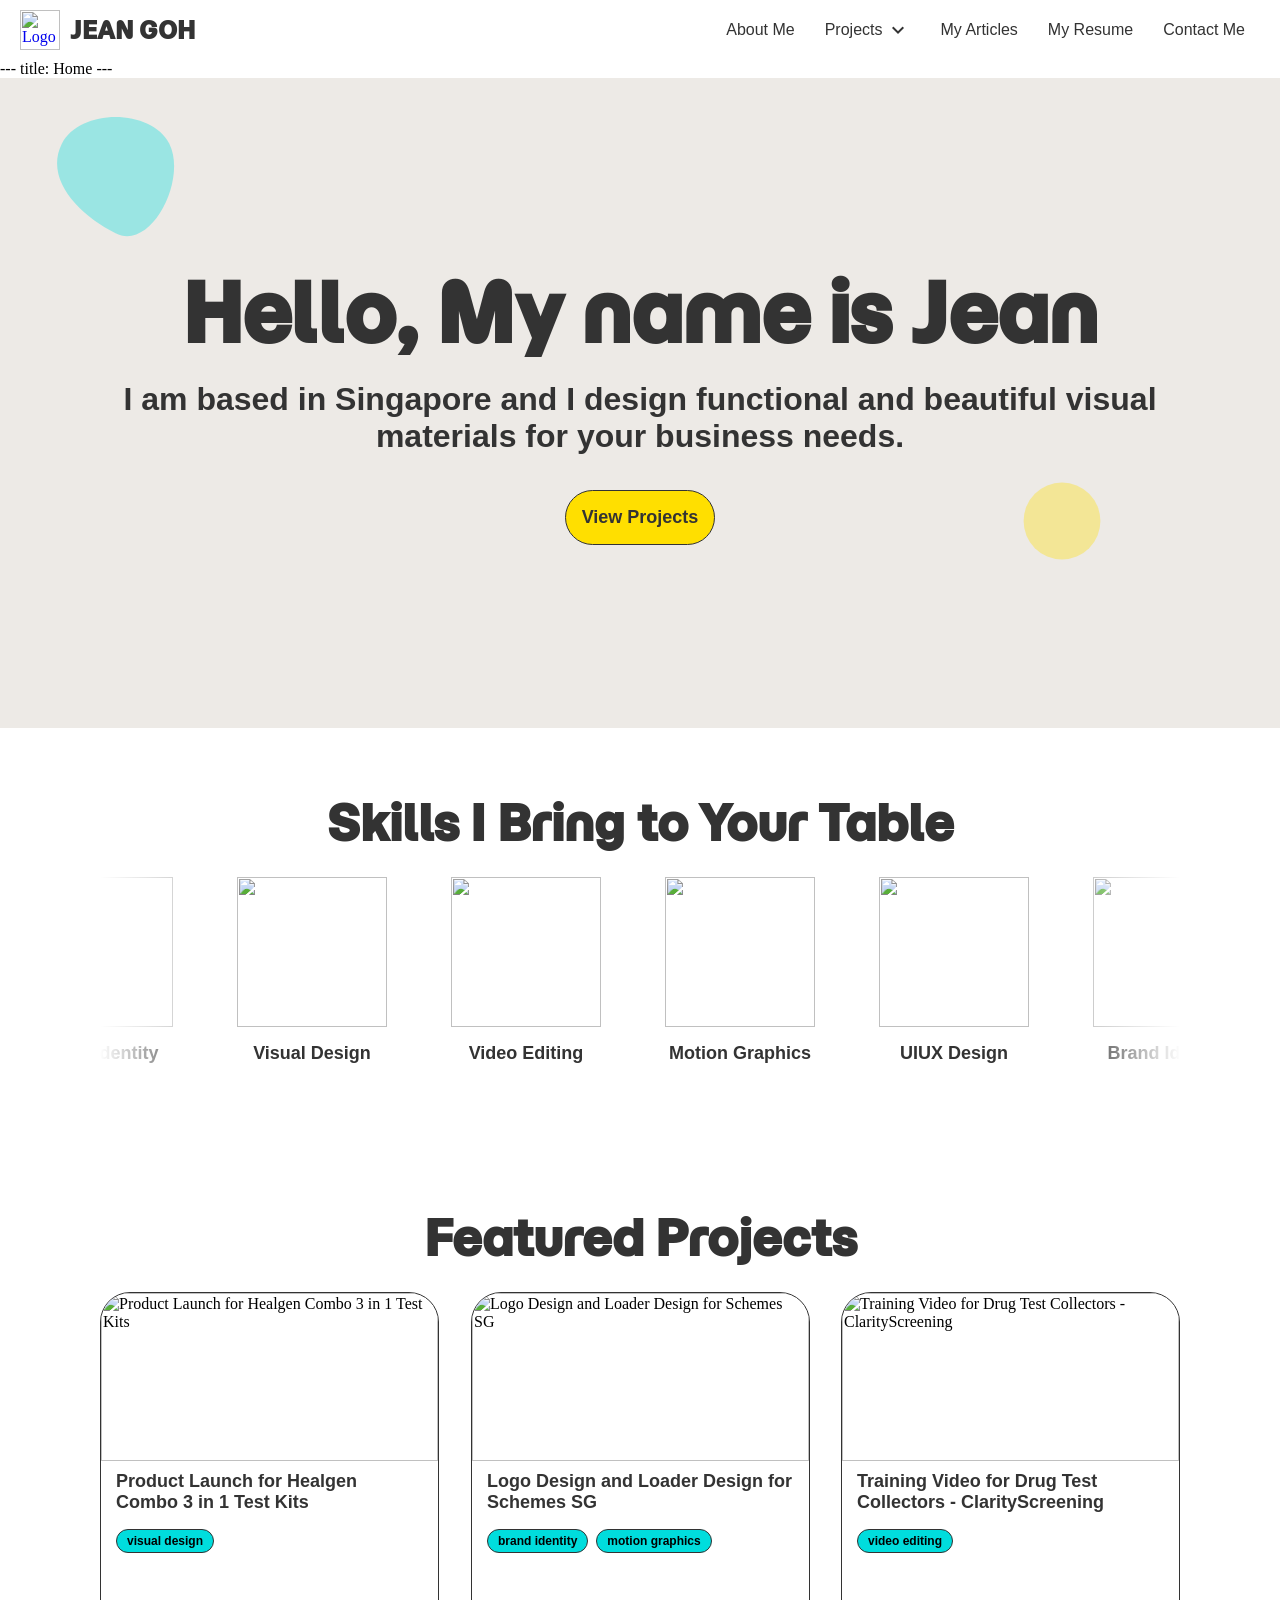
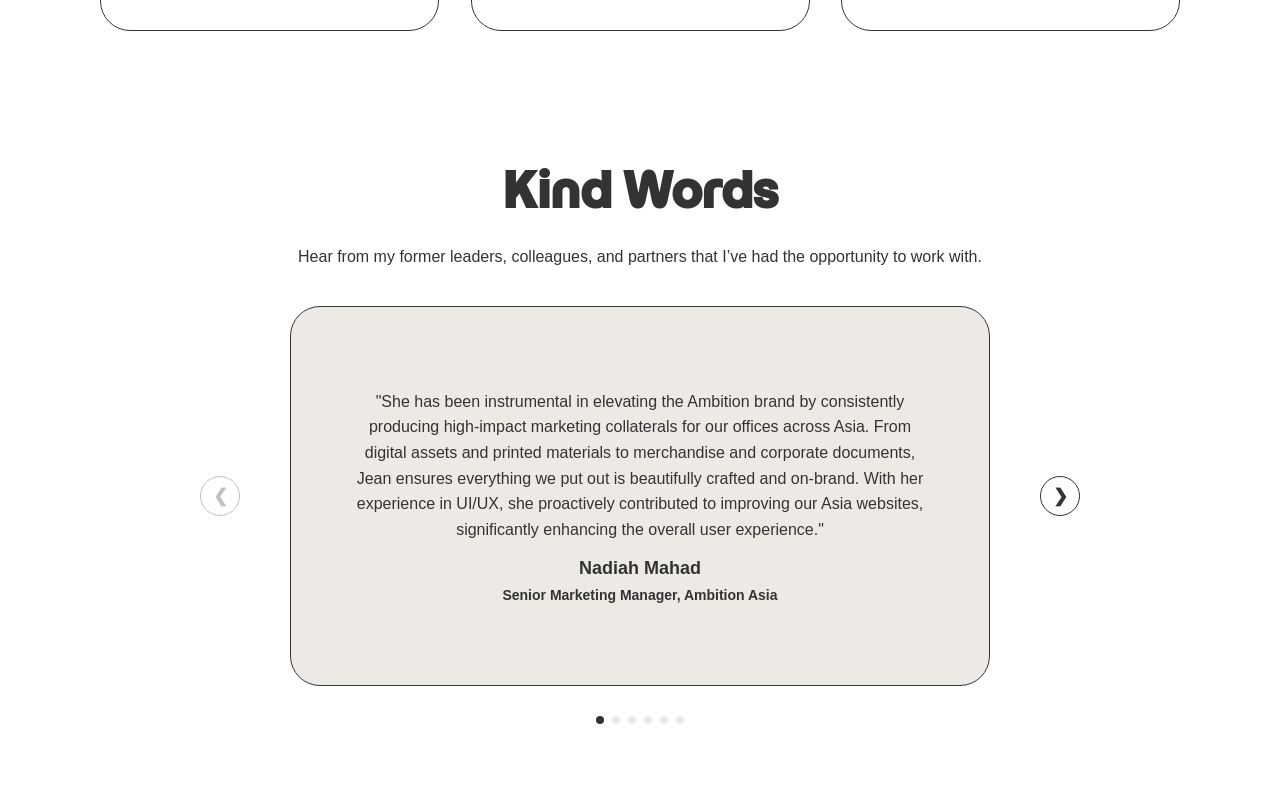
==== commit d6227737: "YAML" ====
--- a/index.html
+++ b/index.html
@@ -1,3 +1,7 @@
+---
+title: Home
+---
+
 <!DOCTYPE html>
 <html lang="en">
 <head>
